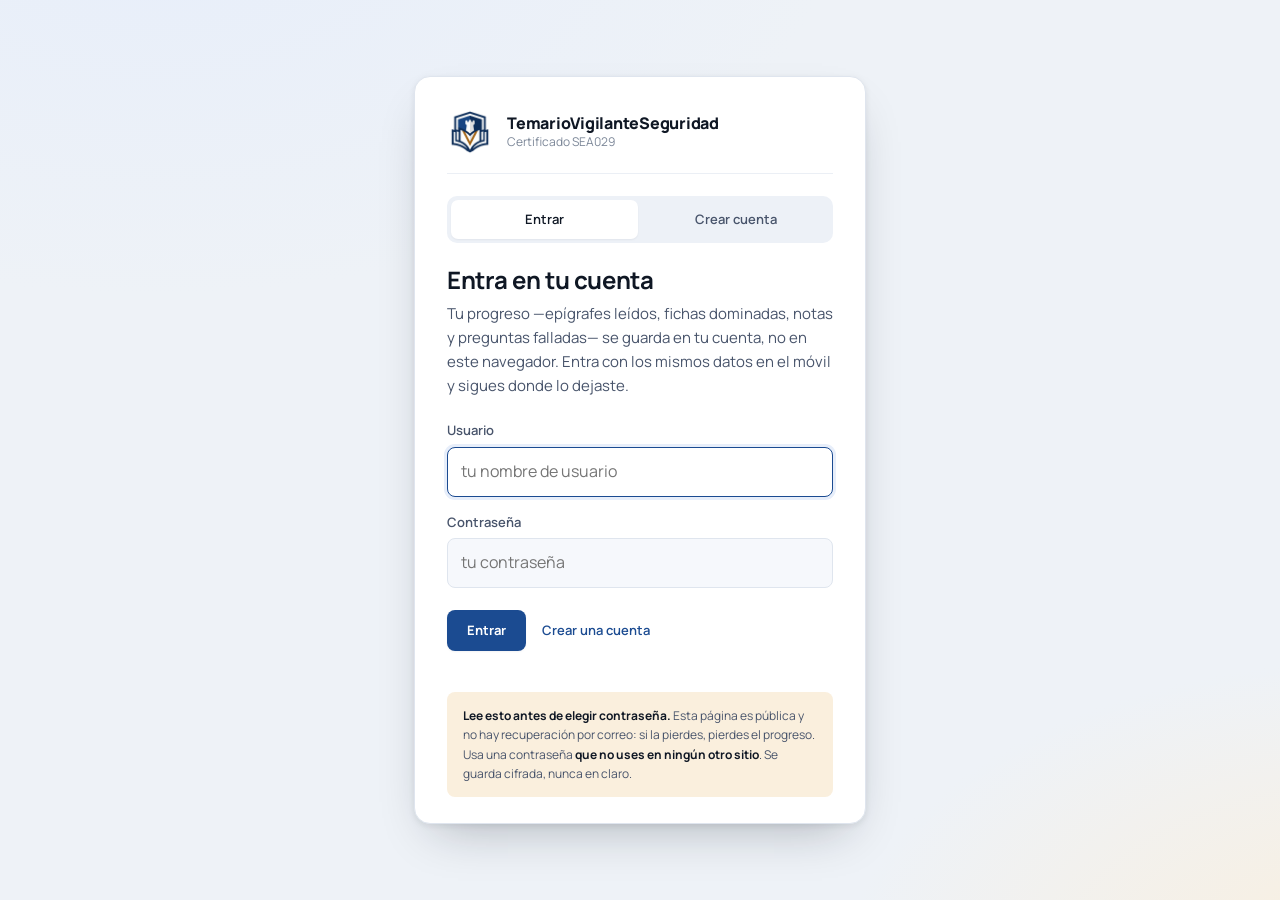
==== estudio/index.html @ 301d10a9 "Marca de la puerta y de la barra lateral, alineada opticamente" ====
<!doctype html>
<html lang="es">
<head>
<meta charset="utf-8">
<meta name="viewport" content="width=device-width, initial-scale=1">
<title>TemarioVigilanteSeguridad · Certificado SEA029</title>
<meta name="description" content="Temario completo del certificado SEA029 Vigilancia y Seguridad Privada: los ocho manuales con lectura en voz alta, resúmenes, fichas de repaso espaciado, tests, exámenes cronometrados y simulacro de examen oral, organizados unidad por unidad.">
<meta name="theme-color" content="#1B4B91">
<meta name="color-scheme" content="light dark">
<link rel="icon" href="logo-192.png" type="image/png">
<link rel="apple-touch-icon" href="logo-192.png">
<link rel="preconnect" href="https://fonts.googleapis.com">
<link rel="preconnect" href="https://fonts.gstatic.com" crossorigin>
<link rel="stylesheet" href="https://fonts.googleapis.com/css2?family=Manrope:wght@400;500;600;700;800&family=Source+Serif+4:opsz,wght@8..60,400;8..60,600&family=JetBrains+Mono:wght@400;500&display=swap">
<link rel="stylesheet" href="style.css?v=16">
</head>
<body>

<div id="gate" hidden>
  <div class="gate-card">
    <div class="gate-marca"><img src="logo-192.png" alt="" width="46" height="46"><div class="txt"><b>TemarioVigilanteSeguridad</b><span>Certificado SEA029</span></div></div>

    <div class="gate-modo" id="gateModo" role="group" aria-label="Acceso">
      <button type="button" data-m="entrar" aria-pressed="true">Entrar</button>
      <button type="button" data-m="registro" aria-pressed="false">Crear cuenta</button>
    </div>

    <h2 id="gateTitulo">Entra en tu cuenta</h2>
    <p id="gateTexto">Tu progreso —epígrafes leídos, fichas dominadas, notas y preguntas falladas— se guarda en tu cuenta, no en este navegador. Entra con los mismos datos en el móvil y sigues donde lo dejaste.</p>

    <div class="gate-field">
      <label for="gateUser">Usuario</label>
      <input id="gateUser" type="text" autocomplete="username" autocapitalize="off" spellcheck="false" placeholder="tu nombre de usuario">
    </div>
    <div class="gate-field">
      <label for="gatePass">Contraseña</label>
      <input id="gatePass" type="password" autocomplete="current-password" placeholder="tu contraseña">
      <span class="pista" id="gatePista" hidden>Mínimo 8 caracteres. No hay forma de recuperarla: apúntala.</span>
    </div>

    <div class="gate-row">
      <button class="btn" id="gateGo" type="button">Entrar</button>
      <button class="link" id="gateOtro" type="button">Crear una cuenta</button>
    </div>
    <p class="gate-err" id="gateErr"></p>

    <div class="gate-note" id="gateNota">
      <b>Lee esto antes de elegir contraseña.</b> Esta página es pública y no hay recuperación por correo: si la pierdes, pierdes el progreso. Usa una contraseña <b>que no uses en ningún otro sitio</b>. Se guarda cifrada, nunca en claro.
    </div>
  </div>
</div>

<div class="app" id="app" data-menu="0" data-lat="1">

  <aside class="lateral" id="lateral">
    <div class="marca">
      <img class="sigla" id="sigla" src="logo-64.png" alt="" width="40" height="40">
      <span class="txt">
        <b>TemarioVigilante<br>Seguridad</b>
        <span>Certificado SEA029</span>
      </span>
    </div>

    <div class="avance">
      <div class="fila">
        <svg class="ring" viewBox="0 0 64 64" aria-hidden="true">
          <circle cx="32" cy="32" r="26" fill="none" stroke="var(--sup-3)" stroke-width="6"></circle>
          <circle id="ringArc" cx="32" cy="32" r="26" fill="none" stroke="var(--marca)" stroke-width="6"
                  stroke-linecap="round" stroke-dasharray="164" stroke-dashoffset="164" transform="rotate(-90 32 32)"></circle>
          <text id="ringTxt" x="32" y="36" text-anchor="middle">0%</text>
        </svg>
        <div>
          <b id="hudDone">0 / 0</b>
          <span>epígrafes leídos</span>
        </div>
      </div>
    </div>

    <nav class="nav" id="nav"></nav>

    <div class="pie">
      <div class="usuario">
        <span class="av" id="avatar">?</span>
        <span class="quien">
          <b id="whoChip">-</b>
          <span class="sync" id="syncBadge" data-s="local" hidden><span class="dot"></span><span id="syncTxt"></span></span>
        </span>
      </div>
      <div class="mini">
        <button id="themeBtn" type="button" title="Cambiar el tema"><span>Tema</span></button>
        <button id="outBtn" type="button" title="Cerrar la sesión"><span>Salir</span></button>
      </div>
    </div>
  </aside>

  <div class="principal">
    <header class="barra">
      <button class="hamb" id="hambBtn" type="button" aria-label="Menú" aria-expanded="true" title="Ocultar el menú">
        <svg width="18" height="18" viewBox="0 0 24 24" fill="none" stroke="currentColor" stroke-width="2" stroke-linecap="round"><path d="M3 6h18M3 12h18M3 18h18"/></svg>
      </button>
      <div>
        <div class="ruta" id="ruta">Panel</div>
        <h1 id="titulo">Panel de estudio</h1>
      </div>
    </header>
    <main class="contenido" id="vista"></main>
    <footer>
      <span>TemarioVigilanteSeguridad · Certificado de profesionalidad SEA029 · Vigilancia y Seguridad Privada</span>
      <span class="amor">Hecho con mucho amor por <b>Lydiel</b></span>
    </footer>
  </div>

</div>

<script src="iconos.js?v=16"></script>
<script src="app.js?v=16"></script>
</body>
</html>
---- estudio/style.css ----
/* =========================================================
   SEA029 — Vigilancia y Seguridad Privada
   Panel de estudio. Barra lateral fija, lienzo de tarjetas,
   una ilustracion por unidad y color por modulo.
   ========================================================= */

:root{
  /* superficies */
  --lienzo:#EEF2F7;
  --sup:#FFFFFF;
  --sup-2:#F6F8FC;
  --sup-3:#EDF1F7;
  --linea:#DFE5EE;
  --linea-2:#EBEFF5;

  /* texto */
  --ink:#0F1724;
  --ink-2:#48546B;
  --gris:#7C8798;

  /* marca y acentos */
  --marca:#1B4B91;
  --marca-int:#153B73;
  --marca-2:#E7EEFA;
  --acento:#A66211;
  --acento-2:#FAEFDD;
  --ok:#13704D;
  --ok-2:#DFF0E8;
  --mal:#A3312A;
  --mal-2:#FAE6E3;

  /* color por modulo, para ilustraciones y cintas */
  --m80:#1B4B91;  --m80-2:#E7EEFA;
  --m81:#0F6B6B;  --m81-2:#DDF0EF;
  --m82:#6E3B86;  --m82-2:#F0E7F6;
  --m272:#1B6B3A; --m272-2:#E1F1E6;

  --sombra-1:0 1px 2px rgba(15,23,36,.05);
  --sombra-2:0 1px 3px rgba(15,23,36,.06), 0 8px 24px -12px rgba(15,23,36,.16);
  --sombra-3:0 2px 6px rgba(15,23,36,.08), 0 22px 48px -20px rgba(15,23,36,.30);

  --r-s:8px; --r:12px; --r-l:16px;

  --ui:"Manrope","Segoe UI",system-ui,sans-serif;
  --lectura:"Source Serif 4",Georgia,serif;
  --mono:"JetBrains Mono",ui-monospace,"Courier New",monospace;

  --t-xs:.75rem;      /* 12 */
  --t-sm:.8125rem;    /* 13 */
  --t-base:.9375rem;  /* 15 */
  --t-md:1rem;        /* 16 */
  --t-lg:1.1875rem;   /* 19 */
  --t-xl:1.5rem;      /* 24 */
  --t-2xl:1.9375rem;  /* 31 */

  --lateral:264px;
  --borde:28px;
}

@media (prefers-color-scheme:dark){
  :root:not([data-theme="light"]){
    --lienzo:#0B111C; --sup:#121A27; --sup-2:#17202F; --sup-3:#1D2837;
    --linea:#26313F; --linea-2:#1E2836;
    --ink:#EAEFF6; --ink-2:#A9B4C5; --gris:#7E8899;
    --marca:#7FA9E8; --marca-int:#9CBEF0; --marca-2:#17253C;
    --acento:#DFA65D; --acento-2:#2C2213;
    --ok:#69C79E; --ok-2:#10281F;
    --mal:#E58A7E; --mal-2:#2B1613;
    --m80:#7FA9E8;  --m80-2:#17253C;
    --m81:#5FC0BC;  --m81-2:#0F2A2A;
    --m82:#BE94D6;  --m82-2:#251A2E;
    --m272:#6EC08C; --m272-2:#122A1B;
    --sombra-1:0 1px 2px rgba(0,0,0,.4);
    --sombra-2:0 1px 3px rgba(0,0,0,.5), 0 8px 24px -12px rgba(0,0,0,.7);
    --sombra-3:0 2px 6px rgba(0,0,0,.55), 0 22px 48px -20px rgba(0,0,0,.85);
  }
}
:root[data-theme="dark"]{
  --lienzo:#0B111C; --sup:#121A27; --sup-2:#17202F; --sup-3:#1D2837;
  --linea:#26313F; --linea-2:#1E2836;
  --ink:#EAEFF6; --ink-2:#A9B4C5; --gris:#7E8899;
  --marca:#7FA9E8; --marca-int:#9CBEF0; --marca-2:#17253C;
  --acento:#DFA65D; --acento-2:#2C2213;
  --ok:#69C79E; --ok-2:#10281F;
  --mal:#E58A7E; --mal-2:#2B1613;
  --m80:#7FA9E8;  --m80-2:#17253C;
  --m81:#5FC0BC;  --m81-2:#0F2A2A;
  --m82:#BE94D6;  --m82-2:#251A2E;
  --m272:#6EC08C; --m272-2:#122A1B;
  --sombra-1:0 1px 2px rgba(0,0,0,.4);
  --sombra-2:0 1px 3px rgba(0,0,0,.5), 0 8px 24px -12px rgba(0,0,0,.7);
  --sombra-3:0 2px 6px rgba(0,0,0,.55), 0 22px 48px -20px rgba(0,0,0,.85);
}

*{box-sizing:border-box}
[hidden]{display:none!important}
html{-webkit-text-size-adjust:100%}
body{
  margin:0;background:var(--lienzo);color:var(--ink);
  font-family:var(--ui);font-size:var(--t-base);line-height:1.6;
  -webkit-font-smoothing:antialiased;
}
h1,h2,h3,h4,h5{font-family:var(--ui);font-weight:700;letter-spacing:-.018em;line-height:1.22;margin:0;text-wrap:balance}
button,input,textarea,select{font:inherit;color:inherit}
button{background:none;border:0}
a{color:var(--marca)}
mark{background:var(--acento-2);color:var(--ink);padding:0 3px;border-radius:3px}
::selection{background:var(--marca);color:#fff}
:focus-visible{outline:2px solid var(--marca);outline-offset:2px;border-radius:4px}

.mono{font-family:var(--mono);font-variant-numeric:tabular-nums}

/* =========================================================
   PUERTA
   ========================================================= */
#gate{
  position:fixed;inset:0;z-index:80;display:grid;place-items:center;
  padding:24px;overflow-y:auto;
  background:
    radial-gradient(1100px 620px at 12% -10%, var(--marca-2), transparent 62%),
    radial-gradient(900px 520px at 108% 108%, var(--acento-2), transparent 60%),
    var(--lienzo);
}
.gate-card{
  width:min(452px,100%);background:var(--sup);
  border:1px solid var(--linea);border-radius:var(--r-l);
  padding:32px 32px 26px;box-shadow:var(--sombra-3);
}
.gate-card .eyebrow{
  display:flex;gap:10px;align-items:center;flex-wrap:wrap;margin-bottom:20px;
  font-family:var(--mono);font-size:var(--t-xs);letter-spacing:.06em;text-transform:uppercase;
  color:var(--marca);
}
.gate-card .eyebrow b{color:var(--gris);font-weight:400}
.gate-card h2{font-size:var(--t-xl);margin-bottom:8px}
.gate-card > p{color:var(--ink-2);font-size:var(--t-base);margin:0 0 22px}
.gate-modo{display:flex;gap:4px;margin-bottom:22px;background:var(--sup-3);padding:4px;border-radius:10px}
.gate-modo button{
  flex:1;padding:9px 10px;cursor:pointer;border-radius:7px;
  font-size:var(--t-sm);font-weight:600;color:var(--ink-2);transition:.16s;
}
.gate-modo button:hover{color:var(--ink)}
.gate-modo button[aria-pressed="true"]{background:var(--sup);color:var(--ink);box-shadow:var(--sombra-1)}
.gate-field{display:flex;flex-direction:column;gap:6px;margin-bottom:15px}
.gate-field label{font-size:var(--t-sm);font-weight:600;color:var(--ink-2)}
.gate-field input{
  background:var(--sup-2);border:1px solid var(--linea);border-radius:var(--r-s);
  padding:11px 13px;font-size:var(--t-md);transition:.16s;
}
.gate-field input:focus{outline:0;border-color:var(--marca);background:var(--sup);box-shadow:0 0 0 3px var(--marca-2)}
.gate-field .pista{font-size:var(--t-xs);color:var(--gris)}
.gate-row{display:flex;gap:16px;align-items:center;flex-wrap:wrap;margin-top:22px}
.gate-err{color:var(--mal);font-size:var(--t-sm);min-height:1.3em;margin:12px 0 0}
.gate-note{
  margin-top:22px;padding:14px 16px;border-radius:var(--r-s);
  background:var(--acento-2);font-size:var(--t-xs);color:var(--ink-2);line-height:1.6;
}
.gate-note b{color:var(--ink)}
.link{padding:0;cursor:pointer;font-size:var(--t-sm);font-weight:600;color:var(--marca)}
.link:hover{text-decoration:underline}

/* =========================================================
   ARMAZON
   ========================================================= */
.app{display:grid;grid-template-columns:var(--lateral) minmax(0,1fr);min-height:100vh}

.lateral{
  position:sticky;top:0;height:100vh;overflow-y:auto;
  background:var(--sup);border-right:1px solid var(--linea);
  padding:22px 16px;display:flex;flex-direction:column;gap:22px;
}
.marca{display:flex;gap:11px;align-items:center;padding:0 6px}
.marca .sigla{
  width:38px;height:38px;flex:0 0 auto;display:block;object-fit:contain;
}
.gate-marca{
  display:flex;align-items:center;gap:14px;margin-bottom:22px;
  padding-bottom:18px;border-bottom:1px solid var(--linea-2);
}
/* el logo se dimensiona contra el bloque de texto, no contra la tarjeta:
   asi el conjunto se lee como una sola pieza y no como dos elementos sueltos */
.gate-marca img{width:46px;height:46px;flex:0 0 auto;display:block;object-fit:contain}
.gate-marca .txt{display:flex;flex-direction:column;justify-content:center;min-width:0}
.gate-marca b{display:block;font-size:var(--t-md);font-weight:800;letter-spacing:-.015em;line-height:1.15}
.gate-marca span{display:block;font-size:var(--t-xs);color:var(--gris);line-height:1.3;margin-top:2px}
.marca .txt{min-width:0;display:flex;flex-direction:column;justify-content:center}
.marca .txt b{display:block;font-size:var(--t-sm);font-weight:800;line-height:1.18;letter-spacing:-.015em}
.amor{color:var(--gris)}
.amor b{color:var(--marca);font-weight:700}
.marca .txt span{display:block;font-size:var(--t-xs);color:var(--gris);line-height:1.3;margin-top:2px}

.avance{background:var(--sup-2);border:1px solid var(--linea-2);border-radius:var(--r);padding:14px}
.avance .fila{display:flex;align-items:center;gap:12px}
.ring{width:52px;height:52px;flex:0 0 auto}
.ring text{font-family:var(--mono);font-size:12px;font-weight:500;fill:var(--ink)}
.avance b{display:block;font-size:var(--t-md);font-weight:700;line-height:1.2}
.avance span{font-size:var(--t-xs);color:var(--gris)}

.nav{display:flex;flex-direction:column;gap:2px}
.nav .titulo{font-size:var(--t-xs);font-weight:700;letter-spacing:.06em;text-transform:uppercase;color:var(--gris);padding:0 10px;margin-bottom:6px}
.nav button{
  display:flex;align-items:center;gap:11px;width:100%;text-align:left;
  padding:9px 10px;border-radius:var(--r-s);cursor:pointer;
  font-size:var(--t-base);font-weight:500;color:var(--ink-2);
  transition:background .15s,color .15s;
}
.nav button:hover{background:var(--sup-3);color:var(--ink)}
.nav button[aria-current="true"]{background:var(--marca-2);color:var(--marca);font-weight:700}
.nav .ic{width:18px;height:18px;flex:0 0 auto}
.nav .cifra{margin-left:auto;font-family:var(--mono);font-size:var(--t-xs);color:var(--gris)}
.nav button[aria-current="true"] .cifra{color:var(--marca)}

.lateral .pie{margin-top:auto;display:flex;flex-direction:column;gap:10px}
.usuario{
  display:flex;align-items:center;gap:10px;padding:10px;border-radius:var(--r);
  background:var(--sup-2);border:1px solid var(--linea-2);
}
.usuario .av{
  width:32px;height:32px;flex:0 0 auto;border-radius:50%;
  background:var(--marca);color:#fff;display:grid;place-items:center;
  font-size:var(--t-sm);font-weight:700;text-transform:uppercase;
}
:root[data-theme="dark"] .usuario .av{color:#0B111C}
@media (prefers-color-scheme:dark){:root:not([data-theme="light"]) .usuario .av{color:#0B111C}}
.usuario .quien{min-width:0;flex:1}
.usuario .quien b{display:block;font-size:var(--t-sm);font-weight:700;overflow:hidden;text-overflow:ellipsis;white-space:nowrap}
.sync{display:inline-flex;align-items:center;gap:5px;font-size:11px;color:var(--gris)}
.sync .dot{width:6px;height:6px;border-radius:50%;background:var(--gris);flex:0 0 auto}
.sync[data-s="ok"] .dot{background:var(--ok)} .sync[data-s="ok"]{color:var(--ok)}
.sync[data-s="wait"] .dot{background:var(--acento)} .sync[data-s="wait"]{color:var(--acento)}
.sync[data-s="err"] .dot{background:var(--mal)} .sync[data-s="err"]{color:var(--mal)}
.mini{display:flex;gap:6px}
.mini button{
  flex:1;padding:7px 8px;border:1px solid var(--linea);border-radius:var(--r-s);
  font-size:var(--t-xs);font-weight:600;color:var(--ink-2);cursor:pointer;transition:.15s;
}
.mini button:hover{border-color:var(--marca);color:var(--marca)}

.principal{min-width:0;display:flex;flex-direction:column}
.barra{
  position:sticky;top:0;z-index:20;
  background:var(--lienzo);
  border-bottom:1px solid var(--linea);
  padding:14px var(--borde);
  display:flex;align-items:center;gap:14px;flex-wrap:wrap;
}
.barra .hamb{
  display:grid;place-items:center;width:38px;height:38px;flex:0 0 auto;border-radius:var(--r-s);
  border:1px solid var(--linea);cursor:pointer;background:var(--sup);color:var(--ink-2);transition:.15s;
}
.barra .hamb:hover{border-color:var(--marca);color:var(--marca)}
.barra h1{font-size:var(--t-lg);font-weight:700}
.barra .ruta{font-size:var(--t-xs);color:var(--gris);font-weight:600}
.contenido{padding:26px var(--borde) 60px;flex:1}
footer{
  padding:18px var(--borde) 26px;border-top:1px solid var(--linea);
  color:var(--gris);font-size:var(--t-xs);display:flex;justify-content:space-between;gap:12px;flex-wrap:wrap;
}

/* ---------- lateral plegada: queda una columna de iconos ---------- */
.app[data-lat="0"]{--lateral:76px}
.app[data-lat="0"] .lateral{padding:22px 12px;gap:18px;overflow-x:hidden}
.app[data-lat="0"] .marca{justify-content:center;padding:0}
.app[data-lat="0"] .marca .txt,
.app[data-lat="0"] .nav .titulo,
.app[data-lat="0"] .nav button > span,
.app[data-lat="0"] .avance .fila > div,
.app[data-lat="0"] .usuario .quien,
.app[data-lat="0"] .mini button span{display:none}
.app[data-lat="0"] .avance{padding:8px;background:none;border:none}
.app[data-lat="0"] .avance .fila{justify-content:center}
.app[data-lat="0"] .nav button{justify-content:center;padding:11px 0;position:relative}
/* la cifra pendiente no cabe al lado: se convierte en un punto sobre el icono */
.app[data-lat="0"] .nav .cifra{
  position:absolute;top:5px;right:14px;margin:0;width:7px;height:7px;padding:0;
  border-radius:50%;background:var(--acento);font-size:0;overflow:hidden;
}
.app[data-lat="0"] .usuario{justify-content:center;padding:8px}
.app[data-lat="0"] .mini{flex-direction:column}
.app[data-lat="0"] .mini button{padding:9px 0;display:grid;place-items:center}
.app[data-lat="0"] .mini .ic{width:17px;height:17px}
.mini button .ic{display:none}

/* =========================================================
   PIEZAS COMUNES
   ========================================================= */
.lead{color:var(--ink-2);font-size:var(--t-md);max-width:70ch;margin:0 0 22px;line-height:1.65}
.hint{font-size:var(--t-xs);color:var(--gris);font-weight:600}
.spacer{flex:1}
.empty{
  color:var(--gris);font-size:var(--t-base);padding:34px;text-align:center;
  background:var(--sup);border:1px dashed var(--linea);border-radius:var(--r);
}
.bar{display:flex;gap:8px;flex-wrap:wrap;align-items:center;margin-bottom:20px}
.chip{
  padding:7px 14px;border:1px solid var(--linea);border-radius:999px;cursor:pointer;
  background:var(--sup);font-size:var(--t-sm);font-weight:600;color:var(--ink-2);transition:.15s;
}
.chip:hover{border-color:var(--marca);color:var(--marca)}
.chip[aria-pressed="true"]{background:var(--marca);border-color:var(--marca);color:#fff}
:root[data-theme="dark"] .chip[aria-pressed="true"]{color:#0B111C}
@media (prefers-color-scheme:dark){:root:not([data-theme="light"]) .chip[aria-pressed="true"]{color:#0B111C}}
.btn{
  padding:10px 20px;border-radius:var(--r-s);cursor:pointer;
  background:var(--marca);color:#fff;font-size:var(--t-sm);font-weight:700;
  box-shadow:var(--sombra-1);transition:.15s;
}
:root[data-theme="dark"] .btn:not(.ghost){color:#0B111C}
@media (prefers-color-scheme:dark){:root:not([data-theme="light"]) .btn:not(.ghost){color:#0B111C}}
.btn:hover{background:var(--marca-int);box-shadow:var(--sombra-2)}
.btn.ghost{background:var(--sup);color:var(--ink-2);border:1px solid var(--linea);box-shadow:none}
.btn.ghost:hover{border-color:var(--marca);color:var(--marca);background:var(--sup)}
.btn.peligro{background:var(--mal);color:#fff}
.btn.peligro:hover{background:var(--mal);filter:brightness(.92)}
.btn:disabled{opacity:.5;cursor:default}
.btn.chico{padding:6px 12px;font-size:var(--t-xs)}
.search{
  flex:1;min-width:240px;background:var(--sup);border:1px solid var(--linea);
  border-radius:var(--r-s);padding:11px 14px;font-size:var(--t-md);
}
.search:focus{outline:0;border-color:var(--marca);box-shadow:0 0 0 3px var(--marca-2)}

.barp{height:5px;background:var(--sup-3);border-radius:999px;overflow:hidden}
.barp i{display:block;height:100%;background:var(--marca);border-radius:999px;transition:width .4s cubic-bezier(.2,.7,.2,1)}
.barp.ok i{background:var(--ok)}

/* =========================================================
   PORTADA: PANEL DE UNIDADES
   ========================================================= */
.resumen{display:grid;grid-template-columns:repeat(auto-fit,minmax(178px,1fr));gap:14px;margin-bottom:26px}
.kpi{background:var(--sup);border:1px solid var(--linea);border-radius:var(--r);padding:16px 18px;box-shadow:var(--sombra-1)}
.kpi .v{font-size:var(--t-2xl);font-weight:800;letter-spacing:-.03em;line-height:1.05;font-family:var(--mono);font-variant-numeric:tabular-nums}
.kpi .l{font-size:var(--t-xs);color:var(--gris);font-weight:600;margin-top:3px}
.kpi.acento .v{color:var(--marca)}

.acciones{display:grid;grid-template-columns:repeat(auto-fit,minmax(196px,1fr));gap:12px;margin-bottom:30px}
.accion{
  display:flex;align-items:center;gap:12px;text-align:left;cursor:pointer;
  background:var(--sup);border:1px solid var(--linea);border-radius:var(--r);
  padding:14px 16px;box-shadow:var(--sombra-1);transition:.18s;
}
.accion:hover{transform:translateY(-2px);box-shadow:var(--sombra-2);border-color:var(--marca)}
.accion .ic{
  width:38px;height:38px;flex:0 0 auto;border-radius:10px;
  background:var(--marca-2);color:var(--marca);display:grid;place-items:center;
}
.accion .tt{font-size:var(--t-base);font-weight:700;display:block}
.accion .ts{font-size:var(--t-xs);color:var(--gris)}

.mod-head{display:flex;align-items:center;gap:12px;flex-wrap:wrap;margin:30px 0 14px}
.mod-head .pastilla{
  font-family:var(--mono);font-size:var(--t-xs);font-weight:500;padding:4px 10px;border-radius:999px;
  background:var(--marca-2);color:var(--marca);
}
.mod-head h3{font-size:var(--t-lg)}
.mod-head .hint{margin-left:auto}

.uds{display:grid;grid-template-columns:repeat(auto-fill,minmax(296px,1fr));gap:16px}
.ud-card{
  display:flex;flex-direction:column;text-align:left;cursor:pointer;overflow:hidden;
  background:var(--sup);border:1px solid var(--linea);border-radius:var(--r);
  box-shadow:var(--sombra-1);transition:transform .2s,box-shadow .2s,border-color .2s;
  animation:sube .45s cubic-bezier(.2,.7,.2,1) both;
}
.ud-card:hover{transform:translateY(-3px);box-shadow:var(--sombra-2);border-color:var(--tono)}
.ilustra{
  position:relative;height:104px;display:grid;place-items:center;
  background:var(--tono-2);color:var(--tono);
  border-bottom:1px solid var(--linea-2);overflow:hidden;
}
.ilustra svg{width:64px;height:64px;position:relative;z-index:1;transition:transform .3s cubic-bezier(.2,.7,.2,1)}
.ud-card:hover .ilustra svg{transform:scale(1.07)}
.ilustra .num{
  position:absolute;top:10px;left:12px;z-index:2;
  font-family:var(--mono);font-size:var(--t-xs);font-weight:500;color:var(--tono);
  background:var(--sup);padding:2px 8px;border-radius:999px;
}
.ilustra .insignia{
  position:absolute;top:10px;right:12px;z-index:2;
  font-size:11px;font-weight:700;padding:2px 9px;border-radius:999px;
  background:var(--ok);color:#fff;
}
:root[data-theme="dark"] .ilustra .insignia{color:#0B111C}
@media (prefers-color-scheme:dark){:root:not([data-theme="light"]) .ilustra .insignia{color:#0B111C}}
.ud-cuerpo{padding:14px 16px 16px;display:flex;flex-direction:column;gap:9px;flex:1}
.ud-cuerpo h4{font-size:var(--t-md);font-weight:700;line-height:1.32}
.ud-cuerpo .meta{display:flex;flex-wrap:wrap;gap:5px}
.ud-cuerpo .meta span{
  font-size:11px;font-weight:600;color:var(--ink-2);
  background:var(--sup-3);padding:3px 8px;border-radius:999px;
}
.ud-cuerpo .pie{display:flex;align-items:center;gap:10px;margin-top:auto;padding-top:4px}
.ud-cuerpo .pie .barp{flex:1}
.ud-cuerpo .pie .pct{font-family:var(--mono);font-size:var(--t-xs);font-weight:500;color:var(--ink-2)}

@keyframes sube{from{opacity:0;transform:translateY(10px)}to{opacity:1;transform:none}}
.uds .ud-card:nth-child(1){animation-delay:.02s}
.uds .ud-card:nth-child(2){animation-delay:.06s}
.uds .ud-card:nth-child(3){animation-delay:.10s}
.uds .ud-card:nth-child(4){animation-delay:.14s}
.uds .ud-card:nth-child(5){animation-delay:.18s}
@media (prefers-reduced-motion:reduce){.ud-card{animation:none}.ud-card:hover{transform:none}}

/* =========================================================
   UNIDAD
   ========================================================= */
.ud-hero{
  display:flex;gap:20px;align-items:center;flex-wrap:wrap;
  background:var(--sup);border:1px solid var(--linea);border-radius:var(--r-l);
  padding:20px 24px;box-shadow:var(--sombra-1);margin-bottom:20px;
}
.ud-hero .escudo{
  width:74px;height:74px;flex:0 0 auto;border-radius:var(--r);
  background:var(--tono-2);color:var(--tono);display:grid;place-items:center;
}
.ud-hero .escudo svg{width:44px;height:44px}
.ud-hero .txt{flex:1;min-width:220px}
.ud-hero .k{font-family:var(--mono);font-size:var(--t-xs);color:var(--tono);font-weight:500}
.ud-hero h2{font-size:var(--t-xl);margin:4px 0}
.ud-hero .sub{color:var(--gris);font-size:var(--t-sm);margin:0}
.ud-hero .aro{text-align:center}
.ud-hero .aro b{display:block;font-family:var(--mono);font-size:var(--t-xl);font-weight:700;line-height:1.1}
.ud-hero .aro span{font-size:var(--t-xs);color:var(--gris)}

nav.tabs{
  display:flex;gap:4px;overflow-x:auto;scrollbar-width:none;
  background:var(--sup);border:1px solid var(--linea);border-radius:var(--r);
  padding:5px;margin-bottom:22px;box-shadow:var(--sombra-1);
}
nav.tabs::-webkit-scrollbar{display:none}
.tab{
  padding:9px 15px;border-radius:var(--r-s);cursor:pointer;white-space:nowrap;
  font-size:var(--t-sm);font-weight:600;color:var(--ink-2);transition:.15s;
}
.tab:hover{background:var(--sup-3);color:var(--ink)}
.tab[aria-selected="true"]{background:var(--marca);color:#fff}
:root[data-theme="dark"] .tab[aria-selected="true"]{color:#0B111C}
@media (prefers-color-scheme:dark){:root:not([data-theme="light"]) .tab[aria-selected="true"]{color:#0B111C}}
.tab .n{font-family:var(--mono);font-size:11px;opacity:.75;margin-left:6px}
.panel-uni{animation:aparece .28s ease both}
@keyframes aparece{from{opacity:0;transform:translateY(4px)}to{opacity:1;transform:none}}
@media (prefers-reduced-motion:reduce){.panel-uni{animation:none}}
.sec-h{margin:24px 0 10px;font-size:var(--t-md);font-weight:700}

/* plan */
.plan{list-style:none;margin:0 0 26px;padding:0;display:flex;flex-direction:column;gap:12px}
.paso{
  display:grid;grid-template-columns:40px 1fr auto;gap:16px;align-items:start;
  background:var(--sup);border:1px solid var(--linea);border-radius:var(--r);
  padding:16px 18px;box-shadow:var(--sombra-1);
}
.paso.done{border-color:var(--ok)}
.paso .pn{
  width:32px;height:32px;border-radius:50%;display:grid;place-items:center;
  background:var(--sup-3);color:var(--ink-2);font-family:var(--mono);font-size:var(--t-sm);font-weight:500;
}
.paso.done .pn{background:var(--ok-2);color:var(--ok)}
.paso h4{font-size:var(--t-base);font-weight:700;margin-bottom:4px}
.paso p{margin:0 0 10px;font-size:var(--t-sm);color:var(--ink-2);max-width:64ch}
.paso .pmeta{font-family:var(--mono);font-size:var(--t-xs);color:var(--gris);margin-top:6px}
.metodo{background:var(--marca-2);border-radius:var(--r);padding:20px 22px}
.metodo h3{font-size:var(--t-md);margin-bottom:10px}
.metodo ul{margin:0;padding-left:18px;display:flex;flex-direction:column;gap:8px;font-size:var(--t-sm);color:var(--ink-2);max-width:68ch}
.metodo b{color:var(--ink)}

/* temario y lectura en voz alta */
.voz{
  display:flex;align-items:center;gap:10px;flex-wrap:wrap;margin-bottom:16px;
  background:var(--sup);border:1px solid var(--linea);border-radius:var(--r);padding:10px 14px;
}
.voz select{
  background:var(--sup-2);border:1px solid var(--linea);border-radius:var(--r-s);
  padding:6px 9px;font-size:var(--t-xs);font-weight:600;
}
.epis{list-style:none;margin:0;padding:0;display:flex;flex-direction:column;gap:10px}
.epi{background:var(--sup);border:1px solid var(--linea);border-radius:var(--r);box-shadow:var(--sombra-1);overflow:hidden}
.epi.done{border-color:var(--ok)}
.epi.leyendo{border-color:var(--acento);box-shadow:0 0 0 3px var(--acento-2)}
.epi-h{
  width:100%;display:grid;grid-template-columns:26px 46px 1fr auto;gap:12px;
  align-items:center;text-align:left;padding:14px 16px;cursor:pointer;
}
.epi .mark{
  width:22px;height:22px;border:1.5px solid var(--linea);border-radius:6px;
  display:grid;place-items:center;font-size:12px;color:transparent;transition:.15s;
}
.epi .mark:hover{border-color:var(--ok)}
.epi.done .mark{background:var(--ok);border-color:var(--ok);color:#fff}
.epi-n{font-family:var(--mono);font-size:var(--t-xs);color:var(--marca);font-weight:500}
.epi-t{font-size:var(--t-base);font-weight:600;line-height:1.35;min-width:0}
.epi-m{font-family:var(--mono);font-size:var(--t-xs);color:var(--gris);white-space:nowrap}
.epi-b{padding:0 20px 20px;border-top:1px solid var(--linea-2)}
.epi-acc{display:flex;gap:8px;flex-wrap:wrap;padding:14px 0}
.lectura{
  font-family:var(--lectura);font-size:1.0625rem;line-height:1.85;
  color:var(--ink-2);max-width:70ch;
}
.lectura p{margin:0 0 1em}
.lectura h5{font-family:var(--ui);font-size:var(--t-md);color:var(--ink);margin:1.6em 0 .5em}
@media (max-width:720px){
  .epi-h{grid-template-columns:26px 1fr;gap:10px}
  .epi-n,.epi-m{grid-column:2}
  .epi-b{padding:0 16px 16px}
}

/* resumen */
.blocks{display:flex;flex-direction:column;gap:10px}
.block{background:var(--sup);border:1px solid var(--linea);border-radius:var(--r);box-shadow:var(--sombra-1);overflow:hidden}
.block.done{border-color:var(--ok)}
.bh{width:100%;display:grid;grid-template-columns:38px 1fr 26px 16px;gap:12px;align-items:center;text-align:left;padding:14px 16px;cursor:pointer}
.bh .num{font-family:var(--mono);font-size:var(--t-xs);color:var(--marca);font-weight:500}
.bh .t{font-size:var(--t-base);font-weight:600;line-height:1.3}
.bh .mark{width:22px;height:22px;border:1.5px solid var(--linea);border-radius:6px;display:grid;place-items:center;font-size:12px;color:transparent;transition:.15s}
.bh .mark:hover{border-color:var(--ok)}
.block.done .mark{background:var(--ok);border-color:var(--ok);color:#fff}
.caret{color:var(--gris);font-size:11px;transition:transform .2s}
.block[data-open="1"] .caret{transform:rotate(90deg)}
.bbody{padding:0 18px 18px;border-top:1px solid var(--linea-2)}
.bbody h4{font-size:var(--t-sm);font-weight:700;color:var(--marca);margin:18px 0 8px}
.bbody ul{margin:0;padding-left:18px;display:flex;flex-direction:column;gap:7px;font-size:var(--t-sm);color:var(--ink-2);line-height:1.62}
.bbody b{color:var(--ink)}

/* fichas */
.deck{display:flex;flex-direction:column;align-items:center;gap:20px}
.card{width:100%;max-width:640px;min-height:290px;perspective:1600px;cursor:pointer}
.card-in{position:relative;width:100%;height:100%;min-height:290px;transition:transform .55s cubic-bezier(.2,.75,.2,1);transform-style:preserve-3d}
.card[data-flip="1"] .card-in{transform:rotateY(180deg)}
.face{
  position:absolute;inset:0;backface-visibility:hidden;border-radius:var(--r-l);
  background:var(--sup);border:1px solid var(--linea);box-shadow:var(--sombra-2);
  padding:30px;display:flex;flex-direction:column;justify-content:center;gap:16px;
}
.face.back{transform:rotateY(180deg);background:var(--sup-2)}
.face .lbl{font-size:var(--t-xs);font-weight:700;color:var(--marca);text-transform:uppercase;letter-spacing:.05em}
.face .q{font-size:var(--t-lg);font-weight:700;line-height:1.35}
.face .a{font-size:var(--t-base);color:var(--ink-2);line-height:1.65;overflow-y:auto;max-height:200px}
.face .a b{color:var(--ink)}
@media(prefers-reduced-motion:reduce){.card-in{transition:none}}
.deck-nav{display:flex;align-items:center;gap:12px;flex-wrap:wrap;justify-content:center}
.counter{font-family:var(--mono);font-size:var(--t-sm);color:var(--gris);min-width:72px;text-align:center}
.grade{display:flex;gap:8px}
.grade button{padding:9px 18px;border-radius:var(--r-s);cursor:pointer;font-size:var(--t-sm);font-weight:700;transition:.15s}
.grade .bad{background:var(--mal-2);color:var(--mal)}
.grade .bad:hover{background:var(--mal);color:#fff}
.grade .good{background:var(--ok-2);color:var(--ok)}
.grade .good:hover{background:var(--ok);color:#fff}

/* preguntas */
.progress{height:6px;background:var(--sup-3);border-radius:999px;overflow:hidden;margin-bottom:20px}
.progress i{display:block;height:100%;background:var(--marca);border-radius:999px;transition:width .3s}
.qcard{background:var(--sup);border:1px solid var(--linea);border-radius:var(--r-l);padding:24px;box-shadow:var(--sombra-1)}
.qmeta{display:flex;gap:7px;align-items:center;flex-wrap:wrap;margin-bottom:18px;font-size:var(--t-xs);color:var(--gris)}
.qmeta .pill{background:var(--sup-3);padding:3px 10px;border-radius:999px;font-weight:600}
.qmeta .pill.multi{background:var(--acento-2);color:var(--acento)}
.qmeta .pill.of{background:var(--ok-2);color:var(--ok)}
.qmeta .pill.time{background:var(--marca-2);color:var(--marca);font-family:var(--mono);font-variant-numeric:tabular-nums}
.qtext{font-size:var(--t-lg);font-weight:700;line-height:1.4;margin-bottom:18px;max-width:64ch}
.opts{display:flex;flex-direction:column;gap:8px}
.opt{
  width:100%;display:grid;grid-template-columns:30px 1fr;gap:10px;align-items:baseline;
  text-align:left;padding:13px 16px;cursor:pointer;border-radius:var(--r-s);
  background:var(--sup-2);border:1px solid var(--linea);
  font-size:var(--t-base);color:var(--ink-2);line-height:1.5;transition:.15s;
}
.opt:hover:not(:disabled){border-color:var(--marca);background:var(--marca-2);color:var(--ink)}
.opt .k{font-family:var(--mono);font-size:var(--t-xs);color:var(--gris);font-weight:500}
.opt.sel{border-color:var(--marca);background:var(--marca-2);color:var(--ink)}
.opt.right{border-color:var(--ok);background:var(--ok-2);color:var(--ink)}
.opt.wrong{border-color:var(--mal);background:var(--mal-2);color:var(--ink)}
.opt .k.right{color:var(--ok)} .opt .k.wrong{color:var(--mal)}
.opt:disabled{cursor:default}
.why{background:var(--marca-2);border-radius:var(--r-s);padding:14px 16px;font-size:var(--t-sm);color:var(--ink-2);line-height:1.6;margin-top:16px}
.why b{color:var(--ink)}
.score{display:grid;grid-template-columns:repeat(auto-fit,minmax(130px,1fr));gap:12px;margin:22px 0}
.stat{background:var(--sup);border:1px solid var(--linea);border-radius:var(--r);padding:14px 16px;box-shadow:var(--sombra-1)}
.stat .v{font-family:var(--mono);font-size:var(--t-xl);font-weight:700}
.stat .l{font-size:var(--t-xs);color:var(--gris);font-weight:600}
.stat.ok .v{color:var(--ok)} .stat.mal .v{color:var(--mal)}
.review{display:flex;flex-direction:column;gap:10px}
.rev{background:var(--sup);border:1px solid var(--linea);border-radius:var(--r);padding:16px 18px}
.rev .rq{font-size:var(--t-base);font-weight:700;margin-bottom:6px}
.rev .ra{font-size:var(--t-sm);color:var(--ink-2);line-height:1.6}
.rev .ra b{color:var(--ok)}

/* oral */
.oral{display:flex;flex-direction:column;gap:10px}
.oq{background:var(--sup);border:1px solid var(--linea);border-radius:var(--r);box-shadow:var(--sombra-1);overflow:hidden}
.oq > button{width:100%;display:grid;grid-template-columns:34px 1fr auto;gap:12px;align-items:center;text-align:left;padding:15px 17px;cursor:pointer}
.oq .qi{font-family:var(--mono);font-size:var(--t-xs);color:var(--marca);font-weight:500}
.oq .qt{font-size:var(--t-base);font-weight:600;line-height:1.35}
.oq .st{font-size:var(--t-xs);color:var(--gris);font-weight:600;white-space:nowrap}
.oa{padding:0 18px 18px 63px;border-top:1px solid var(--linea-2)}
.oa ul{margin:14px 0 0;padding-left:18px;display:flex;flex-direction:column;gap:9px;font-size:var(--t-sm);color:var(--ink-2);line-height:1.62}
.oa b{color:var(--ink)}
@media (max-width:720px){.oa{padding-left:18px}.oq > button{grid-template-columns:30px 1fr}.oq .st{grid-column:2}}

/* chuleta */
.grid2{display:grid;grid-template-columns:repeat(auto-fit,minmax(290px,1fr));gap:14px}
.ref{background:var(--sup);border:1px solid var(--linea);border-radius:var(--r);padding:16px 18px;box-shadow:var(--sombra-1)}
.ref h3{font-size:var(--t-base);font-weight:700;margin-bottom:2px}
.ref .cnt{font-size:var(--t-xs);color:var(--marca);font-weight:700}
.ref ol,.ref ul{margin:11px 0 0;padding-left:18px;display:flex;flex-direction:column;gap:6px;font-size:var(--t-sm);color:var(--ink-2);line-height:1.55}
.ref li b{color:var(--ink)}
.diagram{
  background:var(--sup);border:1px solid var(--linea);border-radius:var(--r);padding:20px;
  display:grid;grid-template-columns:minmax(190px,240px) 1fr;gap:28px;align-items:center;
  box-shadow:var(--sombra-1);margin-bottom:14px;
}
@media(max-width:640px){.diagram{grid-template-columns:1fr}}
.diagram svg{width:100%;height:auto;display:block}
.diagram svg text{pointer-events:none}
.d-ring{cursor:pointer;transition:opacity .15s}
.d-ring:hover{opacity:.82}
.d-info h4{font-size:var(--t-lg);margin-bottom:4px}
.d-info p{margin:0 0 12px;color:var(--ink-2);font-size:var(--t-sm);max-width:50ch;line-height:1.6}
.d-info .who{font-size:var(--t-xs);font-weight:700;color:var(--acento);text-transform:uppercase;letter-spacing:.05em}
.d-legend{display:flex;flex-direction:column;gap:6px;margin-top:12px}
.d-legend button{display:flex;gap:9px;align-items:center;padding:3px 0;cursor:pointer;font-size:var(--t-sm);color:var(--gris);text-align:left}
.d-legend button[aria-pressed="true"]{color:var(--ink);font-weight:600}
.d-legend .sw{width:11px;height:11px;border-radius:3px;flex:0 0 auto}
.aviso{background:var(--acento-2);border-radius:var(--r);padding:14px 18px;font-size:var(--t-sm);color:var(--ink-2);line-height:1.6}
.aviso b{color:var(--ink)}
.caravana{display:flex;gap:26px;flex-wrap:wrap;margin-top:12px}
.conv{display:flex;flex-direction:column-reverse;gap:7px;align-items:center}
.conv .car{width:66px;padding:7px 0;text-align:center;font-family:var(--mono);font-size:var(--t-xs);border-radius:var(--r-s);border:1px solid var(--linea)}
.conv .car.vip{background:var(--marca);color:#fff;border-color:var(--marca)}
:root[data-theme="dark"] .conv .car.vip{color:#0B111C}
@media (prefers-color-scheme:dark){:root:not([data-theme="light"]) .conv .car.vip{color:#0B111C}}
.conv .car.ve{background:var(--sup-3);color:var(--ink-2)}
.conv .cap{font-size:11px;color:var(--gris);margin-top:5px;text-align:center;order:-1;font-weight:600}
.conv .arrow{color:var(--linea);font-size:11px}

/* buscador */
.hit{
  display:block;width:100%;text-align:left;cursor:pointer;margin-bottom:10px;
  background:var(--sup);border:1px solid var(--linea);border-radius:var(--r);
  padding:15px 17px;box-shadow:var(--sombra-1);transition:.15s;
}
.hit:hover{border-color:var(--marca);transform:translateX(3px)}
.hit .hk{font-size:var(--t-xs);color:var(--marca);font-weight:700;margin-bottom:4px}
.hit .ht{font-size:var(--t-base);font-weight:700;margin-bottom:3px}
.hit .hb{font-size:var(--t-sm);color:var(--ink-2);line-height:1.6}

/* =========================================================
   ADMINISTRACION
   ========================================================= */
.tabla-caja{background:var(--sup);border:1px solid var(--linea);border-radius:var(--r);box-shadow:var(--sombra-1);overflow:auto}
table.usuarios{width:100%;border-collapse:collapse;font-size:var(--t-sm);min-width:880px}
table.usuarios th{
  text-align:left;padding:12px 14px;font-size:var(--t-xs);font-weight:700;
  color:var(--gris);text-transform:uppercase;letter-spacing:.05em;
  border-bottom:1px solid var(--linea);white-space:nowrap;background:var(--sup-2);
}
table.usuarios td{padding:12px 14px;border-bottom:1px solid var(--linea-2);vertical-align:middle}
table.usuarios tr:last-child td{border-bottom:0}
table.usuarios tr.susp td{opacity:.55}
table.usuarios .quien{display:flex;align-items:center;gap:10px}
table.usuarios .av{
  width:30px;height:30px;flex:0 0 auto;border-radius:50%;background:var(--marca-2);color:var(--marca);
  display:grid;place-items:center;font-size:var(--t-sm);font-weight:700;text-transform:uppercase;
}
table.usuarios .num{font-family:var(--mono);font-variant-numeric:tabular-nums}
.etiqueta{font-size:11px;font-weight:700;padding:2px 9px;border-radius:999px;white-space:nowrap}
.etiqueta.activo{background:var(--ok-2);color:var(--ok)}
.etiqueta.susp{background:var(--mal-2);color:var(--mal)}
.etiqueta.admin{background:var(--marca-2);color:var(--marca)}
.acc-fila{display:flex;gap:6px;justify-content:flex-end}

.modal{position:fixed;inset:0;z-index:90;display:grid;place-items:center;padding:24px;background:rgba(15,23,36,.55)}
.modal-card{width:min(430px,100%);background:var(--sup);border-radius:var(--r-l);padding:26px;box-shadow:var(--sombra-3)}
.modal-card h3{font-size:var(--t-lg);margin-bottom:8px}
.modal-card p{color:var(--ink-2);font-size:var(--t-sm);margin:0 0 20px;line-height:1.6}
.modal-card .fila{display:flex;gap:10px;justify-content:flex-end}

/* =========================================================
   ADAPTACION
   ========================================================= */
@media (max-width:1000px){
  :root{--borde:20px}
  .app,.app[data-lat="0"]{grid-template-columns:minmax(0,1fr)}
  .app[data-lat="0"]{--lateral:270px}
  .app[data-lat="0"] .lateral{padding:22px 16px;gap:22px}
  .app[data-lat="0"] .marca,.app[data-lat="0"] .usuario{justify-content:flex-start}
  .app[data-lat="0"] .marca{padding:0 6px}
  .app[data-lat="0"] .marca .txt,
  .app[data-lat="0"] .nav .titulo,
  .app[data-lat="0"] .nav button > span,
  .app[data-lat="0"] .avance .fila > div,
  .app[data-lat="0"] .usuario .quien,
  .app[data-lat="0"] .mini button span{display:block}
  .app[data-lat="0"] .avance{padding:14px;background:var(--sup-2);border:1px solid var(--linea-2)}
  .app[data-lat="0"] .nav button{justify-content:flex-start;padding:9px 10px}
  .app[data-lat="0"] .nav .cifra{position:static;width:auto;height:auto;background:none;
    border-radius:0;font-size:var(--t-xs);margin-left:auto;overflow:visible}
  .app[data-lat="0"] .mini{flex-direction:row}
  .app[data-lat="0"] .mini button{padding:7px 8px;display:block}
  .lateral{
    position:fixed;top:0;left:0;bottom:0;width:270px;z-index:70;
    transform:translateX(-100%);transition:transform .25s cubic-bezier(.2,.7,.2,1);
    box-shadow:var(--sombra-3);
  }
  .app[data-menu="1"] .lateral{transform:none}
  .velo{position:fixed;inset:0;z-index:60;background:rgba(15,23,36,.5)}
}
@media (max-width:620px){
  :root{--borde:16px;--t-2xl:1.625rem;--t-xl:1.3125rem}
  .paso{grid-template-columns:32px 1fr;gap:12px}
  .paso .btn{grid-column:2;justify-self:start}
  .uds{grid-template-columns:1fr}
  .qcard{padding:18px}
}

/* la tabla no parte celdas: si no cabe, se desplaza entera */
table.usuarios{min-width:880px}
table.usuarios td.num{white-space:nowrap}
table.usuarios td:last-child{width:1%}

/* =========================================================
   MI PERFIL
   ========================================================= */
.perfil{display:grid;grid-template-columns:repeat(auto-fit,minmax(340px,1fr));gap:16px;align-items:start}
.tarjeta-perfil{
  background:var(--sup);border:1px solid var(--linea);border-radius:var(--r);
  padding:20px 22px;box-shadow:var(--sombra-1);
}
.tarjeta-perfil h3{font-size:var(--t-md);margin-bottom:4px}
.tarjeta-perfil.peligrosa{border-color:var(--mal);grid-column:1/-1}
.tarjeta-perfil.peligrosa h3{color:var(--mal)}
.ayuda{font-size:var(--t-sm);color:var(--gris);margin:0 0 16px;line-height:1.55;max-width:52ch}

.identidad{display:flex;gap:16px;align-items:center;flex-wrap:wrap;margin-bottom:18px}
.identidad .foto{
  width:76px;height:76px;flex:0 0 auto;border-radius:50%;overflow:hidden;
  background:var(--marca);color:#fff;display:grid;place-items:center;
  font-size:1.75rem;font-weight:800;text-transform:uppercase;
}
:root[data-theme="dark"] .identidad .foto{color:#0B111C}
@media (prefers-color-scheme:dark){:root:not([data-theme="light"]) .identidad .foto{color:#0B111C}}
.identidad .foto img{width:100%;height:100%;object-fit:cover;display:block}
.foto-acc{display:flex;flex-wrap:wrap;gap:8px;align-items:center;flex:1;min-width:180px}
.foto-acc .ayuda{margin:0;flex-basis:100%}

.campo{display:flex;flex-direction:column;gap:6px;margin-bottom:14px}
.campo label{font-size:var(--t-sm);font-weight:600;color:var(--ink-2)}
.campo input{
  background:var(--sup-2);border:1px solid var(--linea);border-radius:var(--r-s);
  padding:10px 12px;font-size:var(--t-md);transition:.16s;
}
.campo input:focus{outline:0;border-color:var(--marca);background:var(--sup);box-shadow:0 0 0 3px var(--marca-2)}
.fila-acc{display:flex;gap:10px;align-items:center;flex-wrap:wrap}
.aviso-linea{font-size:var(--t-sm);color:var(--gris)}
.aviso-linea.ok{color:var(--ok);font-weight:600}
.aviso-linea.mal{color:var(--mal);font-weight:600}

.datos{margin:18px 0 0;padding-top:14px;border-top:1px solid var(--linea-2);display:flex;flex-direction:column;gap:9px}
.datos > div{display:flex;justify-content:space-between;gap:14px;align-items:baseline}
.datos dt{font-size:var(--t-sm);color:var(--gris)}
.datos dd{margin:0;font-size:var(--t-sm);font-weight:600;text-align:right}

/* avatar en la barra lateral y en la tabla de administracion */
.usuario .av.con-foto,
table.usuarios .av.con-foto{padding:0;overflow:hidden;background:var(--sup-3)}
.usuario .av img,
table.usuarios .av img{width:100%;height:100%;object-fit:cover;display:block}
table.usuarios .quien .alias{color:var(--gris);font-size:var(--t-xs)}
.modal-card .campo{margin-bottom:10px}

/* =========================================================
   SESION DE HOY
   ========================================================= */
.hoy-cab{
  display:flex;align-items:center;justify-content:space-between;gap:20px;flex-wrap:wrap;
  background:var(--sup);border:1px solid var(--linea);border-radius:var(--r-l);
  padding:20px 24px;box-shadow:var(--sombra-1);margin-bottom:20px;
}
.hoy-cab h2{font-size:var(--t-xl)}
.hoy-cab .lead{margin:0}
.racha{
  text-align:center;padding:12px 20px;border-radius:var(--r);
  background:var(--sup-3);min-width:104px;
}
.racha.viva{background:var(--acento-2)}
.racha b{display:block;font-family:var(--mono);font-size:var(--t-2xl);font-weight:700;line-height:1}
.racha.viva b{color:var(--acento)}
.racha span{font-size:var(--t-xs);color:var(--gris);font-weight:600}
.nav .hoy-nav[aria-current="true"]{background:var(--acento-2);color:var(--acento)}
.nav .hoy-nav[aria-current="true"] .cifra{color:var(--acento)}

/* =========================================================
   MAPA DE PUNTOS FLACOS
   ========================================================= */
.flacos{
  background:var(--sup);border:1px solid var(--linea);border-radius:var(--r);
  padding:18px 20px;box-shadow:var(--sombra-1);margin-bottom:26px;
}
.flacos-cab{display:flex;align-items:baseline;gap:12px;flex-wrap:wrap;margin-bottom:14px}
.flacos-cab h3{font-size:var(--t-md)}
.flacos-cab .hint{margin-left:auto}
.mapa{display:grid;grid-template-columns:repeat(auto-fill,minmax(84px,1fr));gap:6px}
.celda{
  display:flex;flex-direction:column;align-items:flex-start;gap:1px;cursor:pointer;
  padding:8px 9px;border-radius:var(--r-s);border:1px solid var(--linea);
  background:var(--sup-2);transition:.15s;text-align:left;
}
.celda:hover{transform:translateY(-2px);box-shadow:var(--sombra-1)}
.celda .c-k{font-family:var(--mono);font-size:10px;color:var(--gris);white-space:nowrap}
.celda .c-t{font-family:var(--mono);font-size:var(--t-sm);font-weight:500}
.celda.bien{background:var(--ok-2);border-color:transparent}
.celda.bien .c-t{color:var(--ok)}
.celda.regular{background:var(--acento-2);border-color:transparent}
.celda.regular .c-t{color:var(--acento)}
.celda.mal{background:var(--mal-2);border-color:transparent}
.celda.mal .c-t{color:var(--mal)}
.celda.sin .c-t{color:var(--gris)}
.flacos-pie{margin:14px 0 0;font-size:var(--t-sm);color:var(--ink-2)}
.flacos-pie b{color:var(--ink)}

/* =========================================================
   RECALL ESCRITO EN EL ORAL
   ========================================================= */
.oq.clavada{border-color:var(--ok)}
.oq.media{border-color:var(--acento)}
.oq.floja{border-color:var(--mal)}
.oq.clavada .st{color:var(--ok)}
.oq.media .st{color:var(--acento)}
.oq.floja .st{color:var(--mal)}
.respuesta{
  width:100%;background:var(--sup-2);border:1px solid var(--linea);border-radius:var(--r-s);
  padding:12px 14px;font-family:var(--ui);font-size:var(--t-base);line-height:1.6;
  resize:vertical;margin-top:14px;
}
.respuesta:focus{outline:0;border-color:var(--marca);background:var(--sup);box-shadow:0 0 0 3px var(--marca-2)}
.guion{border-top:1px solid var(--linea-2);margin-top:14px;padding-top:4px}

/* =========================================================
   INSCRIPCION
   ========================================================= */
.inscripcion{
  max-width:660px;background:var(--sup);border:1px solid var(--linea);
  border-radius:var(--r-l);padding:30px 32px;box-shadow:var(--sombra-2);
}
.ins-precio{
  display:inline-flex;align-items:baseline;gap:9px;margin-bottom:16px;
  background:var(--marca-2);border-radius:999px;padding:7px 18px;
}
.ins-precio b{font-family:var(--mono);font-size:var(--t-xl);font-weight:700;color:var(--marca);line-height:1}
.ins-precio span{font-size:var(--t-xs);font-weight:700;color:var(--marca)}
.inscripcion h2{font-size:var(--t-xl);margin-bottom:8px}
.ins-lista{margin:0 0 24px;padding:0;list-style:none;display:flex;flex-direction:column;gap:10px}
.ins-lista li{position:relative;padding-left:28px;font-size:var(--t-base);color:var(--ink-2);line-height:1.55}
.ins-lista li::before{
  content:"";position:absolute;left:0;top:.3em;width:17px;height:17px;border-radius:50%;background:var(--ok-2);
}
.ins-lista li::after{
  content:"";position:absolute;left:5px;top:.58em;width:6px;height:3px;
  border-left:2px solid var(--ok);border-bottom:2px solid var(--ok);transform:rotate(-45deg);
}
.ins-lista b{color:var(--ink)}
.ins-nota{
  margin:20px 0 0;padding-top:16px;border-top:1px solid var(--linea-2);
  font-size:var(--t-xs);color:var(--gris);line-height:1.6;
}
.ins-nota b{color:var(--ink-2)}
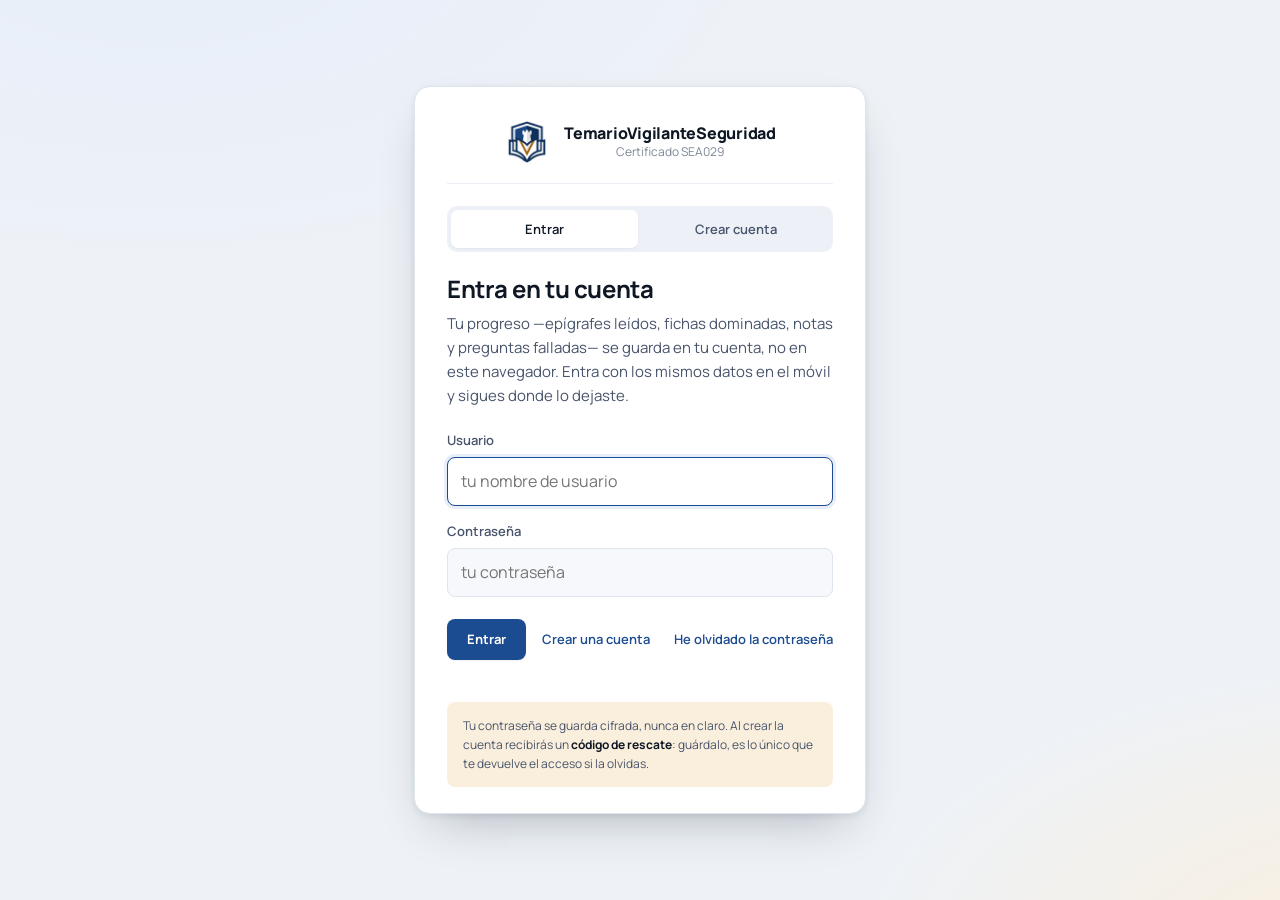
==== commit aa6bcebb: "Codigo de rescate, marca centrada y fuera el CNAME de GitHub" ====
--- a/estudio/index.html
+++ b/estudio/index.html
@@ -5,14 +5,20 @@
 <meta name="viewport" content="width=device-width, initial-scale=1">
 <title>TemarioVigilanteSeguridad · Certificado SEA029</title>
 <meta name="description" content="Temario completo del certificado SEA029 Vigilancia y Seguridad Privada: los ocho manuales con lectura en voz alta, resúmenes, fichas de repaso espaciado, tests, exámenes cronometrados y simulacro de examen oral, organizados unidad por unidad.">
+<meta property="og:type" content="website">
+<meta property="og:title" content="TemarioVigilanteSeguridad">
+<meta property="og:description" content="Temario, fichas, tests y examen oral del certificado SEA029, unidad por unidad y con lectura en voz alta.">
 <meta name="theme-color" content="#1B4B91">
+<meta property="og:url" content="https://temariovigilanteseguridad.com/">
+<meta property="og:image" content="https://temariovigilanteseguridad.com/social.jpg">
+<meta name="twitter:card" content="summary_large_image">
 <meta name="color-scheme" content="light dark">
 <link rel="icon" href="logo-192.png" type="image/png">
 <link rel="apple-touch-icon" href="logo-192.png">
 <link rel="preconnect" href="https://fonts.googleapis.com">
 <link rel="preconnect" href="https://fonts.gstatic.com" crossorigin>
 <link rel="stylesheet" href="https://fonts.googleapis.com/css2?family=Manrope:wght@400;500;600;700;800&family=Source+Serif+4:opsz,wght@8..60,400;8..60,600&family=JetBrains+Mono:wght@400;500&display=swap">
-<link rel="stylesheet" href="style.css?v=16">
+<link rel="stylesheet" href="style.css?v=17">
 </head>
 <body>
 
@@ -32,21 +38,44 @@
       <label for="gateUser">Usuario</label>
       <input id="gateUser" type="text" autocomplete="username" autocapitalize="off" spellcheck="false" placeholder="tu nombre de usuario">
     </div>
+    <div class="gate-field" id="campoCodigo" hidden>
+      <label for="gateCodigo">Código de rescate</label>
+      <input id="gateCodigo" type="text" autocomplete="off" autocapitalize="characters" spellcheck="false"
+             maxlength="23" placeholder="XXXXX-XXXXX-XXXXX-XXXXX" class="mono">
+      <span class="pista">Los cuatro grupos que guardaste al crear la cuenta. Da igual mayúsculas o guiones.</span>
+    </div>
     <div class="gate-field">
-      <label for="gatePass">Contraseña</label>
+      <label for="gatePass" id="gatePassLab">Contraseña</label>
       <input id="gatePass" type="password" autocomplete="current-password" placeholder="tu contraseña">
-      <span class="pista" id="gatePista" hidden>Mínimo 8 caracteres. No hay forma de recuperarla: apúntala.</span>
+      <span class="pista" id="gatePista" hidden>Mínimo 8 caracteres.</span>
     </div>
 
     <div class="gate-row">
       <button class="btn" id="gateGo" type="button">Entrar</button>
       <button class="link" id="gateOtro" type="button">Crear una cuenta</button>
+      <button class="link" id="gateOlvido" type="button">He olvidado la contraseña</button>
     </div>
     <p class="gate-err" id="gateErr"></p>
 
     <div class="gate-note" id="gateNota">
-      <b>Lee esto antes de elegir contraseña.</b> Esta página es pública y no hay recuperación por correo: si la pierdes, pierdes el progreso. Usa una contraseña <b>que no uses en ningún otro sitio</b>. Se guarda cifrada, nunca en claro.
+      Tu contraseña se guarda cifrada, nunca en claro. Al crear la cuenta recibirás un
+      <b>código de rescate</b>: guárdalo, es lo único que te devuelve el acceso si la olvidas.
     </div>
+  </div>
+</div>
+
+<div id="codigo" hidden>
+  <div class="gate-card codigo-card">
+    <h2 id="codTitulo">Guarda tu código de rescate</h2>
+    <p id="codTexto">Es lo único que te devolverá el acceso si olvidas la contraseña. No se puede volver a ver: si lo pierdes, tendrás que pedírselo a quien administra la plataforma.</p>
+    <div class="codigo-caja"><code id="codValor">—</code></div>
+    <div class="bar">
+      <button class="btn ghost" id="codCopiar" type="button">Copiar</button>
+      <button class="btn ghost" id="codBajar" type="button">Descargar</button>
+      <span class="aviso-linea" id="codMsg"></span>
+    </div>
+    <label class="codigo-ok"><input type="checkbox" id="codVisto"> Lo he guardado en un sitio seguro</label>
+    <div class="bar"><button class="btn" id="codSeguir" type="button" disabled>Continuar</button></div>
   </div>
 </div>
 
@@ -112,7 +141,7 @@
 
 </div>
 
-<script src="iconos.js?v=16"></script>
-<script src="app.js?v=16"></script>
+<script src="iconos.js?v=17"></script>
+<script src="app.js?v=17"></script>
 </body>
 </html>
--- a/estudio/style.css
+++ b/estudio/style.css
@@ -150,7 +150,23 @@
 .gate-field input:focus{outline:0;border-color:var(--marca);background:var(--sup);box-shadow:0 0 0 3px var(--marca-2)}
 .gate-field .pista{font-size:var(--t-xs);color:var(--gris)}
 .gate-row{display:flex;gap:16px;align-items:center;flex-wrap:wrap;margin-top:22px}
+#gateOlvido{margin-left:auto}
 .gate-err{color:var(--mal);font-size:var(--t-sm);min-height:1.3em;margin:12px 0 0}
+.codigo-card{max-width:520px}
+.codigo-caja{
+  margin:20px 0 4px;padding:20px 16px;border-radius:var(--r);
+  background:var(--sup-2);border:1px dashed var(--linea);text-align:center;
+}
+.codigo-caja code{
+  font-family:var(--mono);font-size:var(--t-lg);font-weight:500;letter-spacing:.08em;
+  color:var(--ink);word-break:break-all;
+}
+.codigo-ok{
+  display:flex;align-items:center;gap:9px;margin:18px 0 4px;
+  font-size:var(--t-sm);color:var(--ink-2);cursor:pointer;
+}
+.codigo-ok input{width:16px;height:16px;accent-color:var(--marca);cursor:pointer}
+.gate-field input.mono{font-family:var(--mono);letter-spacing:.06em;text-transform:uppercase}
 .gate-note{
   margin-top:22px;padding:14px 16px;border-radius:var(--r-s);
   background:var(--acento-2);font-size:var(--t-xs);color:var(--ink-2);line-height:1.6;
@@ -174,8 +190,8 @@
   width:38px;height:38px;flex:0 0 auto;display:block;object-fit:contain;
 }
 .gate-marca{
-  display:flex;align-items:center;gap:14px;margin-bottom:22px;
-  padding-bottom:18px;border-bottom:1px solid var(--linea-2);
+  display:flex;align-items:center;justify-content:center;gap:14px;margin-bottom:22px;
+  padding-bottom:18px;border-bottom:1px solid var(--linea-2);text-align:center;
 }
 /* el logo se dimensiona contra el bloque de texto, no contra la tarjeta:
    asi el conjunto se lee como una sola pieza y no como dos elementos sueltos */
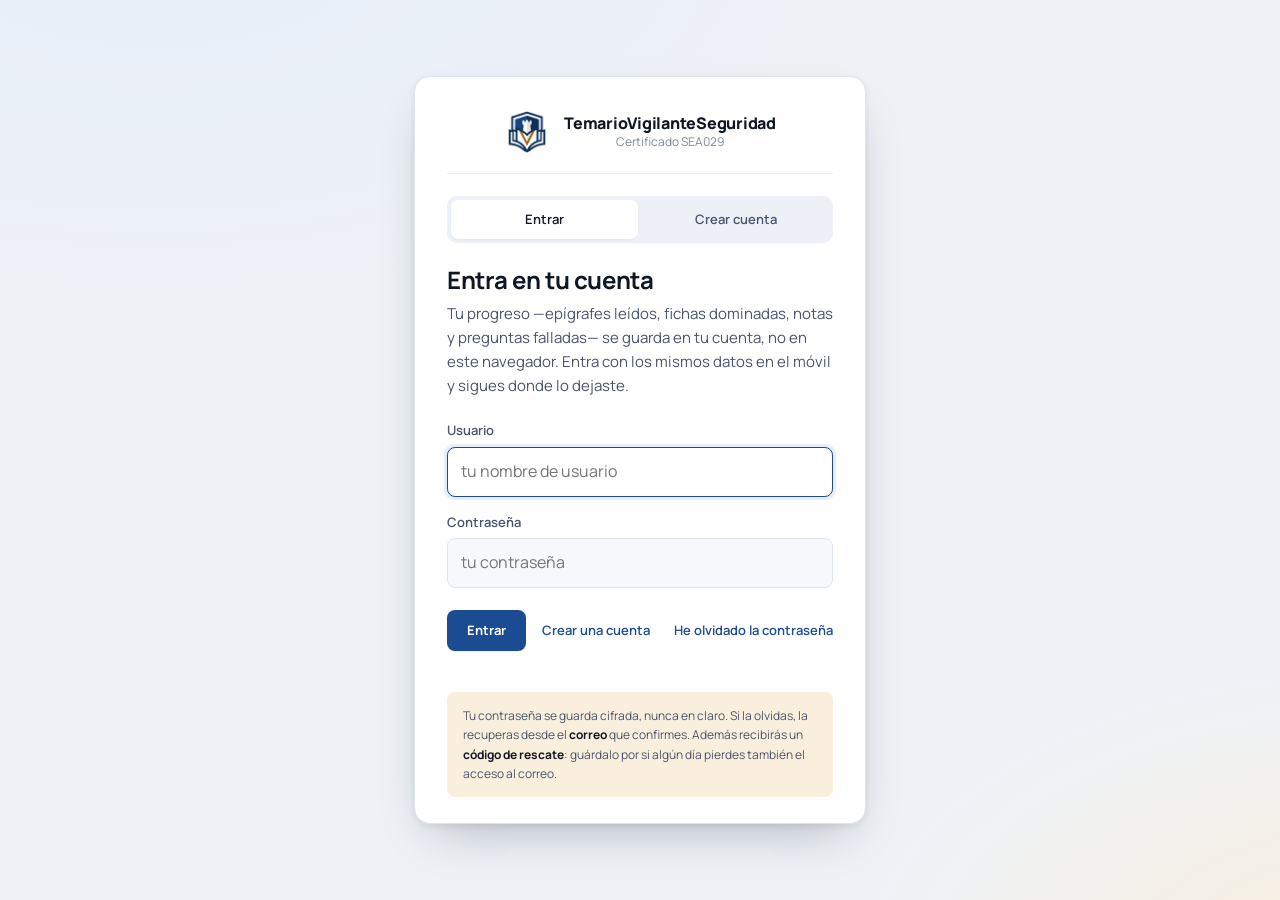
==== commit 1e21771a: "Capa del codigo, iconos del pie plegado y textos que ya no eran ciertos" ====
--- a/estudio/index.html
+++ b/estudio/index.html
@@ -18,7 +18,7 @@
 <link rel="preconnect" href="https://fonts.googleapis.com">
 <link rel="preconnect" href="https://fonts.gstatic.com" crossorigin>
 <link rel="stylesheet" href="https://fonts.googleapis.com/css2?family=Manrope:wght@400;500;600;700;800&family=Source+Serif+4:opsz,wght@8..60,400;8..60,600&family=JetBrains+Mono:wght@400;500&display=swap">
-<link rel="stylesheet" href="style.css?v=17">
+<link rel="stylesheet" href="style.css?v=20">
 </head>
 <body>
 
@@ -38,6 +38,12 @@
       <label for="gateUser">Usuario</label>
       <input id="gateUser" type="text" autocomplete="username" autocapitalize="off" spellcheck="false" placeholder="tu nombre de usuario">
     </div>
+    <div class="gate-field" id="campoCorreo" hidden>
+      <label for="gateMail">Correo electrónico</label>
+      <input id="gateMail" type="email" autocomplete="email" autocapitalize="off" spellcheck="false"
+             placeholder="tu@correo.com">
+      <span class="pista" id="mailPista">Solo se usa para recuperar la cuenta. No se comparte con nadie.</span>
+    </div>
     <div class="gate-field" id="campoCodigo" hidden>
       <label for="gateCodigo">Código de rescate</label>
       <input id="gateCodigo" type="text" autocomplete="off" autocapitalize="characters" spellcheck="false"
@@ -55,11 +61,16 @@
       <button class="link" id="gateOtro" type="button">Crear una cuenta</button>
       <button class="link" id="gateOlvido" type="button">He olvidado la contraseña</button>
     </div>
+    <p class="gate-ok" id="gateOk" hidden></p>
+    <div class="gate-otra" id="gateOtraVia" hidden>
+      <button class="link" id="gateVia" type="button">Usar el código de rescate</button>
+    </div>
     <p class="gate-err" id="gateErr"></p>
 
     <div class="gate-note" id="gateNota">
-      Tu contraseña se guarda cifrada, nunca en claro. Al crear la cuenta recibirás un
-      <b>código de rescate</b>: guárdalo, es lo único que te devuelve el acceso si la olvidas.
+      Tu contraseña se guarda cifrada, nunca en claro. Si la olvidas, la recuperas desde el
+      <b>correo</b> que confirmes. Además recibirás un <b>código de rescate</b>: guárdalo por si
+      algún día pierdes también el acceso al correo.
     </div>
   </div>
 </div>
@@ -67,7 +78,7 @@
 <div id="codigo" hidden>
   <div class="gate-card codigo-card">
     <h2 id="codTitulo">Guarda tu código de rescate</h2>
-    <p id="codTexto">Es lo único que te devolverá el acceso si olvidas la contraseña. No se puede volver a ver: si lo pierdes, tendrás que pedírselo a quien administra la plataforma.</p>
+    <p id="codTexto">Es tu respaldo: te devuelve el acceso si olvidas la contraseña y tampoco puedes usar el correo. No se puede volver a ver, aunque siempre puedes emitir otro desde tu perfil.</p>
     <div class="codigo-caja"><code id="codValor">—</code></div>
     <div class="bar">
       <button class="btn ghost" id="codCopiar" type="button">Copiar</button>
@@ -116,8 +127,10 @@
         </span>
       </div>
       <div class="mini">
-        <button id="themeBtn" type="button" title="Cambiar el tema"><span>Tema</span></button>
-        <button id="outBtn" type="button" title="Cerrar la sesión"><span>Salir</span></button>
+        <button id="themeBtn" type="button" title="Cambiar el tema" aria-label="Cambiar el tema">
+          <svg class="ic" viewBox="0 0 24 24" fill="none" stroke="currentColor" stroke-width="1.8" stroke-linecap="round" stroke-linejoin="round" aria-hidden="true"><circle cx="12" cy="12" r="4.2"/><path d="M12 2.5v2.2M12 19.3v2.2M4.6 4.6l1.6 1.6M17.8 17.8l1.6 1.6M2.5 12h2.2M19.3 12h2.2M4.6 19.4l1.6-1.6M17.8 6.2l1.6-1.6"/></svg><span>Tema</span></button>
+        <button id="outBtn" type="button" title="Cerrar la sesión" aria-label="Cerrar la sesión">
+          <svg class="ic" viewBox="0 0 24 24" fill="none" stroke="currentColor" stroke-width="1.8" stroke-linecap="round" stroke-linejoin="round" aria-hidden="true"><path d="M15 3h3.5A1.5 1.5 0 0 1 20 4.5v15a1.5 1.5 0 0 1-1.5 1.5H15"/><path d="M10 17l-5-5 5-5M5 12h11"/></svg><span>Salir</span></button>
       </div>
     </div>
   </aside>
@@ -141,7 +154,7 @@
 
 </div>
 
-<script src="iconos.js?v=17"></script>
-<script src="app.js?v=17"></script>
+<script src="iconos.js?v=20"></script>
+<script src="app.js?v=20"></script>
 </body>
 </html>
--- a/estudio/style.css
+++ b/estudio/style.css
@@ -113,7 +113,10 @@
 /* =========================================================
    PUERTA
    ========================================================= */
-#gate{
+/* la puerta y la pantalla del codigo se pintan igual: capa a pantalla
+   completa y la tarjeta centrada */
+#gate,
+#codigo{
   position:fixed;inset:0;z-index:80;display:grid;place-items:center;
   padding:24px;overflow-y:auto;
   background:
@@ -121,6 +124,7 @@
     radial-gradient(900px 520px at 108% 108%, var(--acento-2), transparent 60%),
     var(--lienzo);
 }
+#codigo{z-index:90}
 .gate-card{
   width:min(452px,100%);background:var(--sup);
   border:1px solid var(--linea);border-radius:var(--r-l);
@@ -152,6 +156,8 @@
 .gate-row{display:flex;gap:16px;align-items:center;flex-wrap:wrap;margin-top:22px}
 #gateOlvido{margin-left:auto}
 .gate-err{color:var(--mal);font-size:var(--t-sm);min-height:1.3em;margin:12px 0 0}
+.gate-ok{color:var(--ok);font-size:var(--t-sm);margin:12px 0 0;line-height:1.55}
+.gate-otra{margin-top:14px;padding-top:14px;border-top:1px solid var(--linea-2)}
 .codigo-card{max-width:520px}
 .codigo-caja{
   margin:20px 0 4px;padding:20px 16px;border-radius:var(--r);
@@ -295,7 +301,9 @@
 .app[data-lat="0"] .mini{flex-direction:column}
 .app[data-lat="0"] .mini button{padding:9px 0;display:grid;place-items:center}
 .app[data-lat="0"] .mini .ic{width:17px;height:17px}
-.mini button .ic{display:none}
+.mini button{display:flex;align-items:center;justify-content:center;gap:7px}
+.mini button .ic{width:16px;height:16px;flex:0 0 auto;display:none}
+.app[data-lat="0"] .mini button .ic{display:block}
 
 /* =========================================================
    PIEZAS COMUNES
@@ -709,7 +717,8 @@
   .app[data-lat="0"] .nav .cifra{position:static;width:auto;height:auto;background:none;
     border-radius:0;font-size:var(--t-xs);margin-left:auto;overflow:visible}
   .app[data-lat="0"] .mini{flex-direction:row}
-  .app[data-lat="0"] .mini button{padding:7px 8px;display:block}
+  .app[data-lat="0"] .mini button{padding:7px 8px;display:flex}
+  .app[data-lat="0"] .mini button .ic{display:none}
   .lateral{
     position:fixed;top:0;left:0;bottom:0;width:270px;z-index:70;
     transform:translateX(-100%);transition:transform .25s cubic-bezier(.2,.7,.2,1);
@@ -734,13 +743,24 @@
 /* =========================================================
    MI PERFIL
    ========================================================= */
-.perfil{display:grid;grid-template-columns:repeat(auto-fit,minmax(340px,1fr));gap:16px;align-items:start}
+/* Dos columnas y no mas: en pantalla ancha, repartirlo en cinco dejaba
+   tarjetas estrechas y con el borde inferior a distinta altura. */
+.perfil{
+  display:grid;grid-template-columns:repeat(2,minmax(0,1fr));
+  gap:16px;align-items:stretch;max-width:1080px;
+}
+.perfil > .ancha{grid-column:1/-1}
+@media (max-width:920px){
+  .perfil{grid-template-columns:minmax(0,1fr);max-width:640px}
+}
 .tarjeta-perfil{
   background:var(--sup);border:1px solid var(--linea);border-radius:var(--r);
   padding:20px 22px;box-shadow:var(--sombra-1);
+  display:flex;flex-direction:column;min-width:0;
 }
 .tarjeta-perfil h3{font-size:var(--t-md);margin-bottom:4px}
-.tarjeta-perfil.peligrosa{border-color:var(--mal);grid-column:1/-1}
+.tarjeta-perfil .fila-acc{padding-top:4px}
+.tarjeta-perfil.peligrosa{border-color:var(--mal)}
 .tarjeta-perfil.peligrosa h3{color:var(--mal)}
 .ayuda{font-size:var(--t-sm);color:var(--gris);margin:0 0 16px;line-height:1.55;max-width:52ch}
 
@@ -768,7 +788,11 @@
 .aviso-linea.ok{color:var(--ok);font-weight:600}
 .aviso-linea.mal{color:var(--mal);font-weight:600}
 
-.datos{margin:18px 0 0;padding-top:14px;border-top:1px solid var(--linea-2);display:flex;flex-direction:column;gap:9px}
+.datos{margin:18px 0 0;padding-top:16px;border-top:1px solid var(--linea-2);display:flex;flex-direction:column;gap:9px}
+/* en la tarjeta ancha caben las dos listas en paralelo */
+.datos-par{display:grid;grid-template-columns:repeat(2,minmax(0,1fr));gap:0 44px}
+.datos-par .datos{margin-top:18px}
+@media (max-width:920px){.datos-par{grid-template-columns:minmax(0,1fr);gap:0}}
 .datos > div{display:flex;justify-content:space-between;gap:14px;align-items:baseline}
 .datos dt{font-size:var(--t-sm);color:var(--gris)}
 .datos dd{margin:0;font-size:var(--t-sm);font-weight:600;text-align:right}
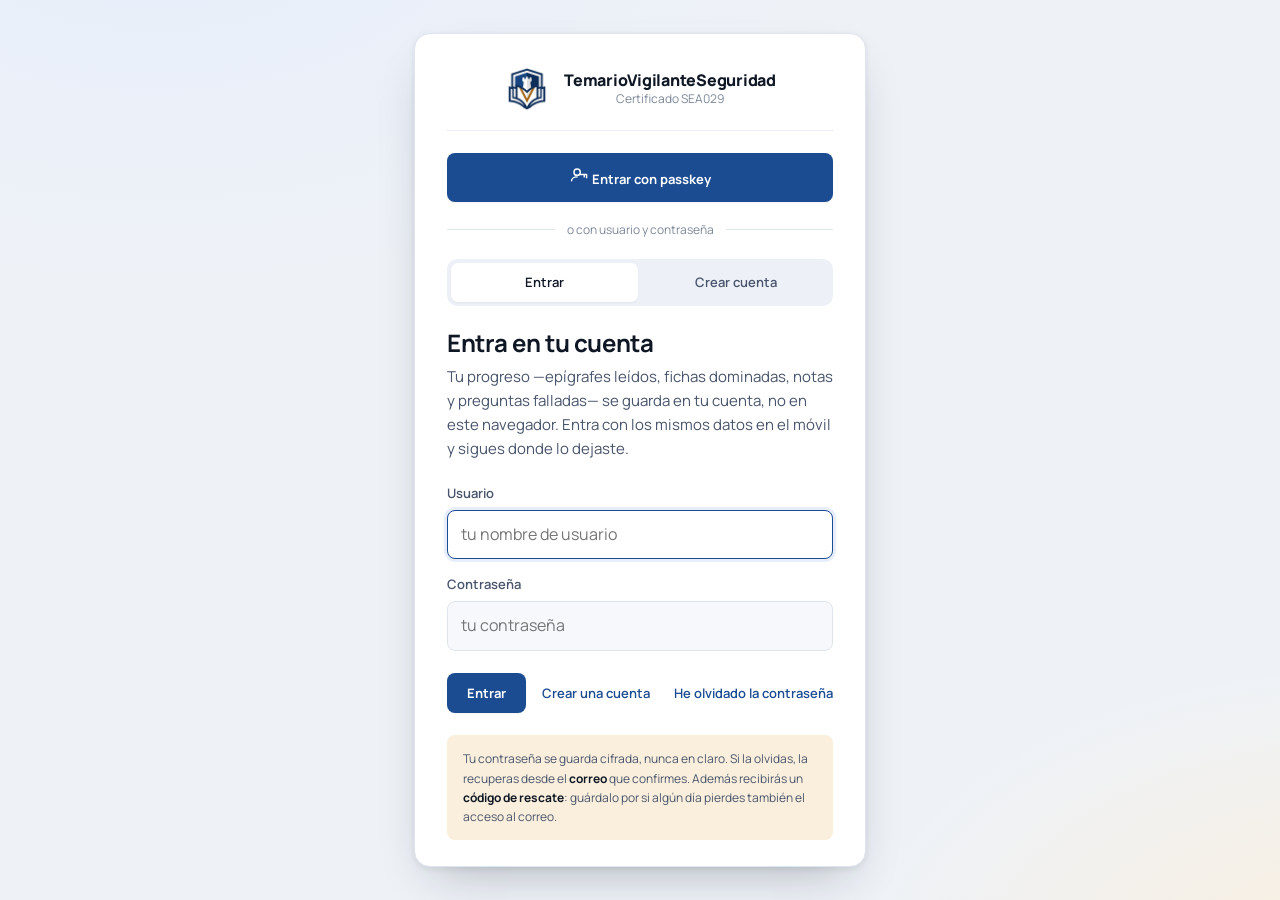
==== commit 1fdc87de: "Passkeys, perfil con tarjeta de recuperacion y avisos separados" ====
--- a/estudio/index.html
+++ b/estudio/index.html
@@ -18,13 +18,20 @@
 <link rel="preconnect" href="https://fonts.googleapis.com">
 <link rel="preconnect" href="https://fonts.gstatic.com" crossorigin>
 <link rel="stylesheet" href="https://fonts.googleapis.com/css2?family=Manrope:wght@400;500;600;700;800&family=Source+Serif+4:opsz,wght@8..60,400;8..60,600&family=JetBrains+Mono:wght@400;500&display=swap">
-<link rel="stylesheet" href="style.css?v=20">
+<link rel="stylesheet" href="style.css?v=22">
 </head>
 <body>
 
 <div id="gate" hidden>
   <div class="gate-card">
     <div class="gate-marca"><img src="logo-192.png" alt="" width="46" height="46"><div class="txt"><b>TemarioVigilanteSeguridad</b><span>Certificado SEA029</span></div></div>
+
+    <div class="gate-pk" id="gatePk" hidden>
+      <button class="btn ancho" id="pkEntrar" type="button">
+        <svg class="ic" viewBox="0 0 24 24" fill="none" stroke="currentColor" stroke-width="1.8" stroke-linecap="round" stroke-linejoin="round" aria-hidden="true"><circle cx="9" cy="9" r="4"/><path d="M13 12h8M18 12v3M21 12v4M2 20c0-3 3.1-5 7-5"/></svg>
+        Entrar con passkey</button>
+      <p class="gate-o"><span>o con usuario y contraseña</span></p>
+    </div>
 
     <div class="gate-modo" id="gateModo" role="group" aria-label="Acceso">
       <button type="button" data-m="entrar" aria-pressed="true">Entrar</button>
@@ -154,7 +161,7 @@
 
 </div>
 
-<script src="iconos.js?v=20"></script>
-<script src="app.js?v=20"></script>
+<script src="iconos.js?v=22"></script>
+<script src="app.js?v=22"></script>
 </body>
 </html>
--- a/estudio/style.css
+++ b/estudio/style.css
@@ -138,6 +138,31 @@
 .gate-card .eyebrow b{color:var(--gris);font-weight:400}
 .gate-card h2{font-size:var(--t-xl);margin-bottom:8px}
 .gate-card > p{color:var(--ink-2);font-size:var(--t-base);margin:0 0 22px}
+.gate-pk{margin-bottom:20px}
+.btn.ancho{width:100%;justify-content:center;gap:9px;padding:12px 16px}
+.btn.ancho .ic{width:19px;height:19px;flex:0 0 auto}
+.gate-o{
+  display:flex;align-items:center;gap:12px;margin:18px 0 0;
+  font-size:var(--t-xs);color:var(--gris);
+}
+.gate-o::before,
+.gate-o::after{content:"";flex:1;height:1px;background:var(--linea)}
+
+.pk-lista{list-style:none;margin:0 0 16px;padding:0;display:flex;flex-direction:column;gap:8px}
+.pk-lista li{
+  display:flex;align-items:center;gap:12px;padding:11px 13px;
+  background:var(--sup-2);border:1px solid var(--linea-2);border-radius:var(--r-s);
+}
+.pk-lista .ic{width:18px;height:18px;flex:0 0 auto;color:var(--marca)}
+.pk-lista .quien{min-width:0;flex:1}
+.pk-lista b{display:block;font-size:var(--t-sm);font-weight:600;overflow:hidden;text-overflow:ellipsis;white-space:nowrap}
+.pk-lista span{font-size:var(--t-xs);color:var(--gris)}
+.pk-lista button{
+  flex:0 0 auto;font-size:var(--t-xs);font-weight:600;color:var(--gris);
+  padding:5px 9px;border-radius:var(--r-s);cursor:pointer;transition:.15s;
+}
+.pk-lista button:hover{color:var(--mal);background:var(--mal-2)}
+
 .gate-modo{display:flex;gap:4px;margin-bottom:22px;background:var(--sup-3);padding:4px;border-radius:10px}
 .gate-modo button{
   flex:1;padding:9px 10px;cursor:pointer;border-radius:7px;
@@ -155,8 +180,31 @@
 .gate-field .pista{font-size:var(--t-xs);color:var(--gris)}
 .gate-row{display:flex;gap:16px;align-items:center;flex-wrap:wrap;margin-top:22px}
 #gateOlvido{margin-left:auto}
-.gate-err{color:var(--mal);font-size:var(--t-sm);min-height:1.3em;margin:12px 0 0}
-.gate-ok{color:var(--ok);font-size:var(--t-sm);margin:12px 0 0;line-height:1.55}
+/* Avisos de la puerta. Antes era texto rojo pegado a los botones; ahora es
+   un recuadro con su marca de color, y no ocupa sitio cuando esta vacio. */
+.gate-err,
+.gate-ok{
+  margin:24px 0 4px;padding:12px 14px 12px 41px;position:relative;
+  border-radius:var(--r-s);border:1px solid;
+  font-size:var(--t-sm);line-height:1.5;font-weight:500;
+}
+.gate-err:empty,
+.gate-ok:empty{display:none}
+.gate-err::before,
+.gate-ok::before{
+  content:"";position:absolute;left:14px;top:12px;width:17px;height:17px;
+  background:currentColor;
+  -webkit-mask:var(--marca-aviso) center/17px no-repeat;
+  mask:var(--marca-aviso) center/17px no-repeat;
+}
+.gate-err{
+  color:var(--mal);background:var(--mal-2);border-color:var(--mal);
+  --marca-aviso:url('data:image/svg+xml;utf8,<svg xmlns="http://www.w3.org/2000/svg" viewBox="0 0 24 24" fill="none" stroke="black" stroke-width="2" stroke-linecap="round"><circle cx="12" cy="12" r="9"/><path d="M12 7.5v5.5M12 16.4v.1"/></svg>');
+}
+.gate-ok{
+  color:var(--ok);background:var(--ok-2);border-color:var(--ok);
+  --marca-aviso:url('data:image/svg+xml;utf8,<svg xmlns="http://www.w3.org/2000/svg" viewBox="0 0 24 24" fill="none" stroke="black" stroke-width="2" stroke-linecap="round" stroke-linejoin="round"><circle cx="12" cy="12" r="9"/><path d="m8 12.3 2.7 2.7L16 9.7"/></svg>');
+}
 .gate-otra{margin-top:14px;padding-top:14px;border-top:1px solid var(--linea-2)}
 .codigo-card{max-width:520px}
 .codigo-caja{
@@ -763,6 +811,13 @@
 .tarjeta-perfil.peligrosa{border-color:var(--mal)}
 .tarjeta-perfil.peligrosa h3{color:var(--mal)}
 .ayuda{font-size:var(--t-sm);color:var(--gris);margin:0 0 16px;line-height:1.55;max-width:52ch}
+.ayuda.ceñida{margin-bottom:12px}
+/* subapartado dentro de una tarjeta */
+.tarjeta-perfil .sub{
+  margin:22px 0 6px;padding-top:16px;border-top:1px solid var(--linea-2);
+  font-size:var(--t-sm);font-weight:700;letter-spacing:.02em;
+}
+.tarjeta-perfil .sub:first-of-type{margin-top:18px}
 
 .identidad{display:flex;gap:16px;align-items:center;flex-wrap:wrap;margin-bottom:18px}
 .identidad .foto{
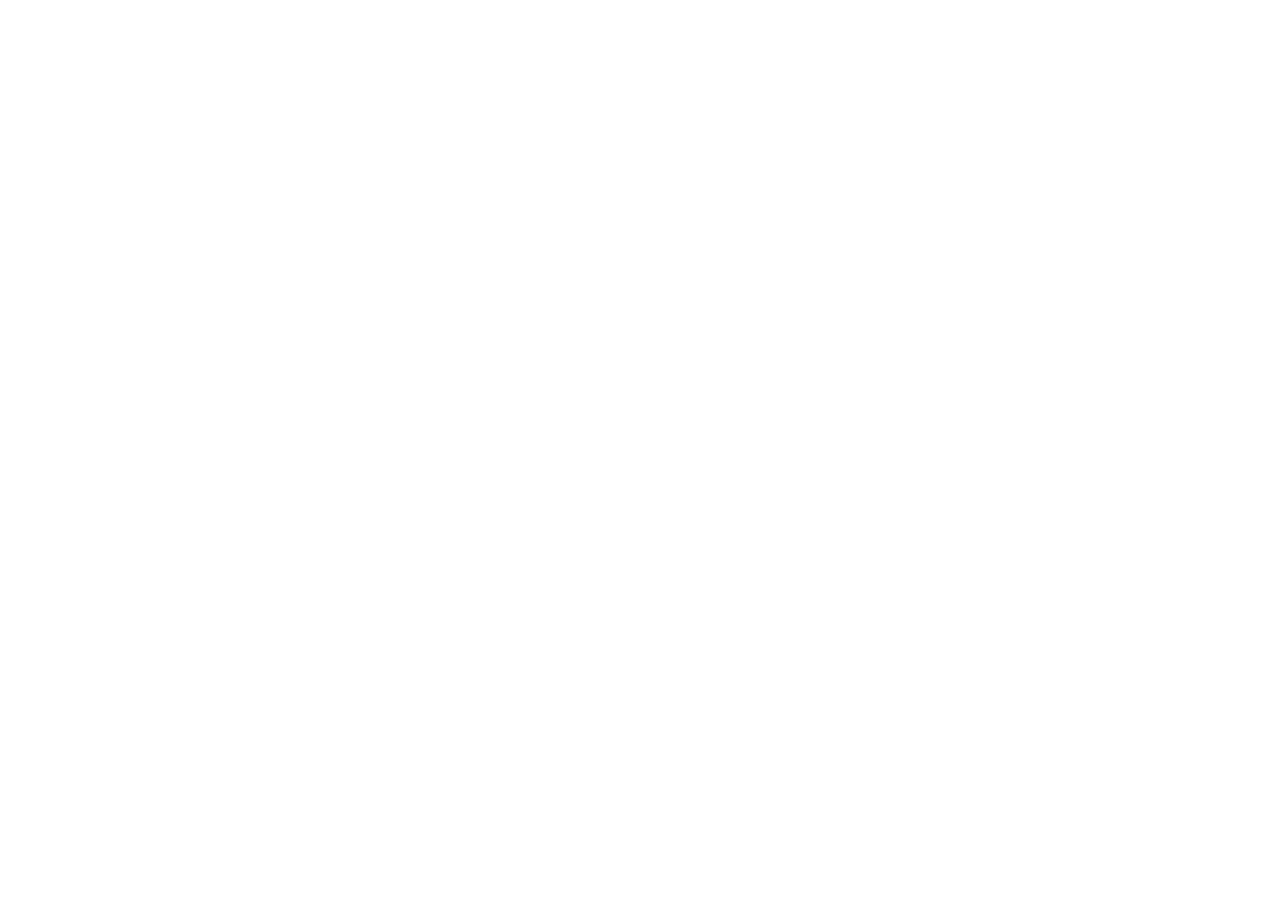
==== commit 77711e49: "El estudio se muda a su dominio y aqui solo queda el desvio /estudio era una copia entera de la plat" ====
--- a/estudio/index.html
+++ b/estudio/index.html
@@ -2,166 +2,36 @@
 <html lang="es">
 <head>
 <meta charset="utf-8">
-<meta name="viewport" content="width=device-width, initial-scale=1">
-<title>TemarioVigilanteSeguridad · Certificado SEA029</title>
-<meta name="description" content="Temario completo del certificado SEA029 Vigilancia y Seguridad Privada: los ocho manuales con lectura en voz alta, resúmenes, fichas de repaso espaciado, tests, exámenes cronometrados y simulacro de examen oral, organizados unidad por unidad.">
-<meta property="og:type" content="website">
-<meta property="og:title" content="TemarioVigilanteSeguridad">
-<meta property="og:description" content="Temario, fichas, tests y examen oral del certificado SEA029, unidad por unidad y con lectura en voz alta.">
-<meta name="theme-color" content="#1B4B91">
-<meta property="og:url" content="https://temariovigilanteseguridad.com/">
-<meta property="og:image" content="https://temariovigilanteseguridad.com/social.jpg">
-<meta name="twitter:card" content="summary_large_image">
-<meta name="color-scheme" content="light dark">
-<link rel="icon" href="logo-192.png" type="image/png">
-<link rel="apple-touch-icon" href="logo-192.png">
-<link rel="preconnect" href="https://fonts.googleapis.com">
-<link rel="preconnect" href="https://fonts.gstatic.com" crossorigin>
-<link rel="stylesheet" href="https://fonts.googleapis.com/css2?family=Manrope:wght@400;500;600;700;800&family=Source+Serif+4:opsz,wght@8..60,400;8..60,600&family=JetBrains+Mono:wght@400;500&display=swap">
-<link rel="stylesheet" href="style.css?v=22">
+<meta name="viewport" content="width=device-width,initial-scale=1">
+<title>El temario se ha mudado — TemarioVigilanteSeguridad</title>
+<link rel="canonical" href="https://temariovigilanteseguridad.com/">
+<meta name="robots" content="noindex,follow">
+<meta http-equiv="refresh" content="0; url=https://temariovigilanteseguridad.com/">
+<style>
+  :root{color-scheme:light dark}
+  body{margin:0;min-height:100vh;display:grid;place-items:center;padding:24px;
+    font:16px/1.6 system-ui,-apple-system,"Segoe UI",Roboto,sans-serif;
+    background:#0f1115;color:#e7e9ee}
+  main{max-width:34rem;text-align:center}
+  h1{font-size:1.5rem;margin:0 0 12px;font-weight:700}
+  p{margin:0 0 20px;color:#a8b0bf}
+  a.boton{display:inline-block;padding:12px 22px;border-radius:10px;
+    background:#3b82f6;color:#fff;text-decoration:none;font-weight:600}
+  a.boton:hover{background:#2f6fd8}
+  code{color:#e7e9ee}
+</style>
 </head>
 <body>
-
-<div id="gate" hidden>
-  <div class="gate-card">
-    <div class="gate-marca"><img src="logo-192.png" alt="" width="46" height="46"><div class="txt"><b>TemarioVigilanteSeguridad</b><span>Certificado SEA029</span></div></div>
-
-    <div class="gate-pk" id="gatePk" hidden>
-      <button class="btn ancho" id="pkEntrar" type="button">
-        <svg class="ic" viewBox="0 0 24 24" fill="none" stroke="currentColor" stroke-width="1.8" stroke-linecap="round" stroke-linejoin="round" aria-hidden="true"><circle cx="9" cy="9" r="4"/><path d="M13 12h8M18 12v3M21 12v4M2 20c0-3 3.1-5 7-5"/></svg>
-        Entrar con passkey</button>
-      <p class="gate-o"><span>o con usuario y contraseña</span></p>
-    </div>
-
-    <div class="gate-modo" id="gateModo" role="group" aria-label="Acceso">
-      <button type="button" data-m="entrar" aria-pressed="true">Entrar</button>
-      <button type="button" data-m="registro" aria-pressed="false">Crear cuenta</button>
-    </div>
-
-    <h2 id="gateTitulo">Entra en tu cuenta</h2>
-    <p id="gateTexto">Tu progreso —epígrafes leídos, fichas dominadas, notas y preguntas falladas— se guarda en tu cuenta, no en este navegador. Entra con los mismos datos en el móvil y sigues donde lo dejaste.</p>
-
-    <div class="gate-field">
-      <label for="gateUser">Usuario</label>
-      <input id="gateUser" type="text" autocomplete="username" autocapitalize="off" spellcheck="false" placeholder="tu nombre de usuario">
-    </div>
-    <div class="gate-field" id="campoCorreo" hidden>
-      <label for="gateMail">Correo electrónico</label>
-      <input id="gateMail" type="email" autocomplete="email" autocapitalize="off" spellcheck="false"
-             placeholder="tu@correo.com">
-      <span class="pista" id="mailPista">Solo se usa para recuperar la cuenta. No se comparte con nadie.</span>
-    </div>
-    <div class="gate-field" id="campoCodigo" hidden>
-      <label for="gateCodigo">Código de rescate</label>
-      <input id="gateCodigo" type="text" autocomplete="off" autocapitalize="characters" spellcheck="false"
-             maxlength="23" placeholder="XXXXX-XXXXX-XXXXX-XXXXX" class="mono">
-      <span class="pista">Los cuatro grupos que guardaste al crear la cuenta. Da igual mayúsculas o guiones.</span>
-    </div>
-    <div class="gate-field">
-      <label for="gatePass" id="gatePassLab">Contraseña</label>
-      <input id="gatePass" type="password" autocomplete="current-password" placeholder="tu contraseña">
-      <span class="pista" id="gatePista" hidden>Mínimo 8 caracteres.</span>
-    </div>
-
-    <div class="gate-row">
-      <button class="btn" id="gateGo" type="button">Entrar</button>
-      <button class="link" id="gateOtro" type="button">Crear una cuenta</button>
-      <button class="link" id="gateOlvido" type="button">He olvidado la contraseña</button>
-    </div>
-    <p class="gate-ok" id="gateOk" hidden></p>
-    <div class="gate-otra" id="gateOtraVia" hidden>
-      <button class="link" id="gateVia" type="button">Usar el código de rescate</button>
-    </div>
-    <p class="gate-err" id="gateErr"></p>
-
-    <div class="gate-note" id="gateNota">
-      Tu contraseña se guarda cifrada, nunca en claro. Si la olvidas, la recuperas desde el
-      <b>correo</b> que confirmes. Además recibirás un <b>código de rescate</b>: guárdalo por si
-      algún día pierdes también el acceso al correo.
-    </div>
-  </div>
-</div>
-
-<div id="codigo" hidden>
-  <div class="gate-card codigo-card">
-    <h2 id="codTitulo">Guarda tu código de rescate</h2>
-    <p id="codTexto">Es tu respaldo: te devuelve el acceso si olvidas la contraseña y tampoco puedes usar el correo. No se puede volver a ver, aunque siempre puedes emitir otro desde tu perfil.</p>
-    <div class="codigo-caja"><code id="codValor">—</code></div>
-    <div class="bar">
-      <button class="btn ghost" id="codCopiar" type="button">Copiar</button>
-      <button class="btn ghost" id="codBajar" type="button">Descargar</button>
-      <span class="aviso-linea" id="codMsg"></span>
-    </div>
-    <label class="codigo-ok"><input type="checkbox" id="codVisto"> Lo he guardado en un sitio seguro</label>
-    <div class="bar"><button class="btn" id="codSeguir" type="button" disabled>Continuar</button></div>
-  </div>
-</div>
-
-<div class="app" id="app" data-menu="0" data-lat="1">
-
-  <aside class="lateral" id="lateral">
-    <div class="marca">
-      <img class="sigla" id="sigla" src="logo-64.png" alt="" width="40" height="40">
-      <span class="txt">
-        <b>TemarioVigilante<br>Seguridad</b>
-        <span>Certificado SEA029</span>
-      </span>
-    </div>
-
-    <div class="avance">
-      <div class="fila">
-        <svg class="ring" viewBox="0 0 64 64" aria-hidden="true">
-          <circle cx="32" cy="32" r="26" fill="none" stroke="var(--sup-3)" stroke-width="6"></circle>
-          <circle id="ringArc" cx="32" cy="32" r="26" fill="none" stroke="var(--marca)" stroke-width="6"
-                  stroke-linecap="round" stroke-dasharray="164" stroke-dashoffset="164" transform="rotate(-90 32 32)"></circle>
-          <text id="ringTxt" x="32" y="36" text-anchor="middle">0%</text>
-        </svg>
-        <div>
-          <b id="hudDone">0 / 0</b>
-          <span>epígrafes leídos</span>
-        </div>
-      </div>
-    </div>
-
-    <nav class="nav" id="nav"></nav>
-
-    <div class="pie">
-      <div class="usuario">
-        <span class="av" id="avatar">?</span>
-        <span class="quien">
-          <b id="whoChip">-</b>
-          <span class="sync" id="syncBadge" data-s="local" hidden><span class="dot"></span><span id="syncTxt"></span></span>
-        </span>
-      </div>
-      <div class="mini">
-        <button id="themeBtn" type="button" title="Cambiar el tema" aria-label="Cambiar el tema">
-          <svg class="ic" viewBox="0 0 24 24" fill="none" stroke="currentColor" stroke-width="1.8" stroke-linecap="round" stroke-linejoin="round" aria-hidden="true"><circle cx="12" cy="12" r="4.2"/><path d="M12 2.5v2.2M12 19.3v2.2M4.6 4.6l1.6 1.6M17.8 17.8l1.6 1.6M2.5 12h2.2M19.3 12h2.2M4.6 19.4l1.6-1.6M17.8 6.2l1.6-1.6"/></svg><span>Tema</span></button>
-        <button id="outBtn" type="button" title="Cerrar la sesión" aria-label="Cerrar la sesión">
-          <svg class="ic" viewBox="0 0 24 24" fill="none" stroke="currentColor" stroke-width="1.8" stroke-linecap="round" stroke-linejoin="round" aria-hidden="true"><path d="M15 3h3.5A1.5 1.5 0 0 1 20 4.5v15a1.5 1.5 0 0 1-1.5 1.5H15"/><path d="M10 17l-5-5 5-5M5 12h11"/></svg><span>Salir</span></button>
-      </div>
-    </div>
-  </aside>
-
-  <div class="principal">
-    <header class="barra">
-      <button class="hamb" id="hambBtn" type="button" aria-label="Menú" aria-expanded="true" title="Ocultar el menú">
-        <svg width="18" height="18" viewBox="0 0 24 24" fill="none" stroke="currentColor" stroke-width="2" stroke-linecap="round"><path d="M3 6h18M3 12h18M3 18h18"/></svg>
-      </button>
-      <div>
-        <div class="ruta" id="ruta">Panel</div>
-        <h1 id="titulo">Panel de estudio</h1>
-      </div>
-    </header>
-    <main class="contenido" id="vista"></main>
-    <footer>
-      <span>TemarioVigilanteSeguridad · Certificado de profesionalidad SEA029 · Vigilancia y Seguridad Privada</span>
-      <span class="amor">Hecho con mucho amor por <b>Lydiel</b></span>
-    </footer>
-  </div>
-
-</div>
-
-<script src="iconos.js?v=22"></script>
-<script src="app.js?v=22"></script>
+<main>
+  <h1>El temario ahora vive en su propio dominio</h1>
+  <p>Esta dirección ya no se mantiene. Tu cuenta y tu progreso son los mismos:
+     entra con el usuario de siempre.</p>
+  <p><a class="boton" href="https://temariovigilanteseguridad.com/">Ir a temariovigilanteseguridad.com</a></p>
+</main>
+<script>
+  // Se conserva lo que venga tras la almohadilla, para no perder la pantalla
+  // concreta a la que apuntaba el enlace (#/perfil, #/hoy/fichas...).
+  location.replace("https://temariovigilanteseguridad.com/" + location.hash);
+</script>
 </body>
 </html>
